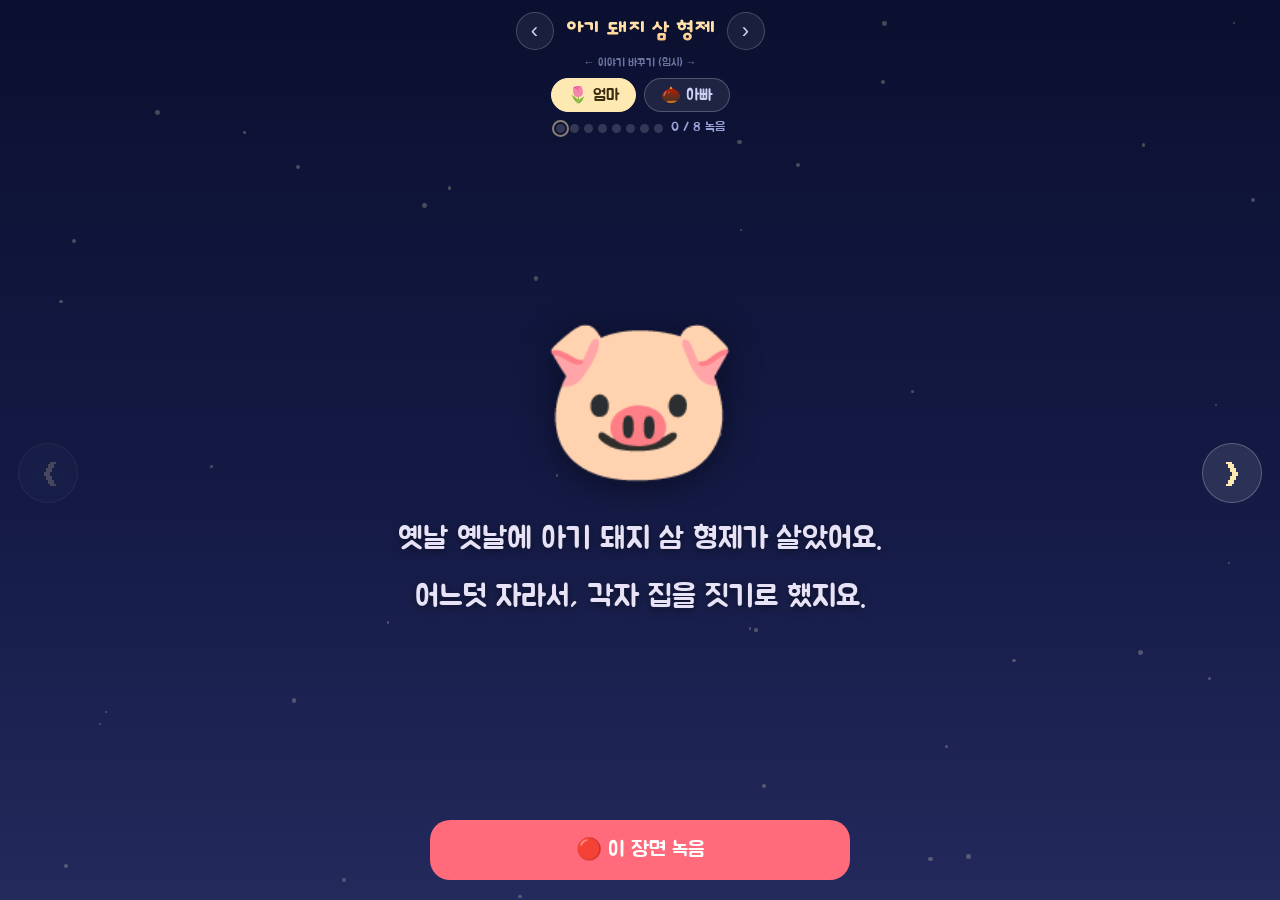
==== story-demo.html @ 12952195 "시범: 나머지 4편 장면화 + 임시 이야기 전환 추가 - 5편 전체를 장면(이모지+문장) 구조로(내용 원문 그대로): 아기돼지 삼형제·빨간 모자·   미운 아기 오리·별을 세는 아" ====
<!DOCTYPE html>
<html lang="ko">
<head>
  <meta charset="UTF-8" />
  <meta name="viewport" content="width=device-width, initial-scale=1.0, maximum-scale=1.0, user-scalable=no, viewport-fit=cover" />
  <meta name="theme-color" content="#0b1030" />
  <title>별밤책 · 시범 (별을 세는 아기 곰)</title>
  <link rel="preconnect" href="https://fonts.googleapis.com" />
  <link rel="preconnect" href="https://fonts.gstatic.com" crossorigin />
  <link href="https://fonts.googleapis.com/css2?family=Dongle:wght@700&family=Jua&display=swap" rel="stylesheet" />
  <style>
    * { margin:0; padding:0; box-sizing:border-box; -webkit-tap-highlight-color:transparent; }
    html,body { height:100%; overflow:hidden; }
    body {
      font-family:"Jua","Apple SD Gothic Neo","Malgun Gothic",sans-serif;
      color:#e7e2f5; -webkit-user-select:none; user-select:none; touch-action:manipulation;
      background:linear-gradient(180deg,#0b1030 0%,#141a45 55%,#232a5c 100%);
    }
    .sky { position:fixed; inset:0; z-index:0; pointer-events:none; overflow:hidden; }
    .star { position:absolute; border-radius:50%; background:#fdf3d0; opacity:.25; animation:tw ease-in-out infinite; }
    @keyframes tw { 0%,100%{opacity:.15;transform:scale(.9)} 50%{opacity:.75;transform:scale(1.15)} }

    .app { position:fixed; inset:0; z-index:1; display:flex; flex-direction:column; }

    /* 상단: 목소리 + 진행표시 (아주 담백하게) */
    .top { padding:calc(12px + env(safe-area-inset-top)) 16px 4px; display:flex; flex-direction:column; align-items:center; gap:8px; }
    .swline { display:flex; align-items:center; gap:12px; }
    .sw { font-family:inherit; font-size:22px; width:38px; height:38px; border-radius:50%; cursor:pointer;
      border:1px solid rgba(255,255,255,.2); background:rgba(255,255,255,.06); color:#cdd3f5; }
    .sw:active { transform:scale(.92); }
    .swtitle { font-family:"Dongle","Jua",sans-serif; font-weight:700; font-size:32px; line-height:.9; min-width:130px; text-align:center;
      background:linear-gradient(180deg,#ffe9b3,#ffd79a 60%,#f4b46a); -webkit-background-clip:text; background-clip:text; color:transparent; }
    .swhint { font-size:11px; color:#6b73a0; margin-top:-2px; }
    .voices { display:flex; gap:8px; }
    .vtab { font-family:inherit; font-size:16px; padding:6px 16px; border-radius:999px; cursor:pointer;
      border:1px solid rgba(255,255,255,.22); background:rgba(255,255,255,.08); color:#cdd3f5; }
    .vtab.on { background:#ffe9b3; border-color:#ffe9b3; color:#3a2f10; }
    .prog { display:flex; align-items:center; gap:8px; font-size:13px; color:#9aa3d8; min-height:16px; }
    .pdots { display:flex; gap:5px; }
    .pd { width:9px; height:9px; border-radius:50%; background:rgba(255,255,255,.16); }
    .pd.done { background:#ffe9b3; }
    .pd.now { outline:2px solid rgba(255,233,179,.5); outline-offset:2px; }
    .redo { font-family:inherit; font-size:14px; padding:5px 14px; border-radius:999px; cursor:pointer;
      border:1px solid rgba(255,150,160,.4); background:rgba(255,107,122,.14); color:#ff9aa6; }

    /* 무대 */
    .stage { flex:1; position:relative; display:flex; flex-direction:column; align-items:center; justify-content:center;
      gap:22px; padding:2vh 15vw; text-align:center; }
    .art { font-size:clamp(4.5rem,22vmin,10rem); line-height:1.1; filter:drop-shadow(0 6px 18px rgba(0,0,0,.45)); }
    .text { max-width:760px; }
    .ln { display:block; font-size:clamp(1.25rem,4.8vmin,1.9rem); line-height:1.7; color:#e7e2f5;
      text-shadow:0 2px 8px rgba(0,0,0,.5); word-break:keep-all; margin-bottom:6px; }
    .ln .nm { color:#ffe9b3; white-space:nowrap; }
    .scene-in { animation:fin .7s ease both; }
    @keyframes fin { from{opacity:0;transform:translateY(10px)} to{opacity:1;transform:translateY(0)} }

    .nav { position:absolute; top:50%; transform:translateY(-50%); z-index:5;
      width:clamp(44px,11vw,60px); height:clamp(44px,11vw,60px); border-radius:50%;
      border:1px solid rgba(255,255,255,.24); background:rgba(255,255,255,.1); color:#ffe9b3;
      font-size:clamp(1.3rem,5vw,2rem); display:flex; align-items:center; justify-content:center; cursor:pointer; backdrop-filter:blur(4px); }
    .prev { left:clamp(4px,2vw,18px); } .next { right:clamp(4px,2vw,18px); }
    .nav:disabled { opacity:.22; } .nav:active { transform:translateY(-50%) scale(.9); }

    /* 하단: 딱 필요한 버튼 하나 */
    .bottom { padding:14px 20px calc(20px + env(safe-area-inset-bottom)); display:flex; flex-direction:column; align-items:center; gap:10px; }
    .main-btn { font-family:inherit; font-size:21px; border:none; border-radius:20px; padding:17px 24px; cursor:pointer; width:100%; max-width:420px; }
    .main-btn:active { transform:scale(.98); }
    .rec { background:#ff6b7a; color:#fff; }
    .play { background:#74d3ab; color:#0e2a20; }
    .sub { font-size:15px; color:#cdd3f5; background:none; border:none; font-family:inherit; cursor:pointer; padding:4px 10px; }
    .sub.link { color:#a9d4ff; text-decoration:underline; }
    .listen { font-family:inherit; font-size:15px; padding:8px 18px; border-radius:999px; cursor:pointer;
      border:1px solid rgba(255,255,255,.24); background:rgba(255,255,255,.08); color:#cdd3f5; transition:transform .1s ease, background .1s ease, border-color .1s ease; }
    .listen:active { transform:scale(.95); }
    .listen.on { background:rgba(116,211,171,.22); border-color:#74d3ab; color:#bff0da; }
    .done-note { font-family:inherit; font-size:15px; color:#ffe9b3; background:rgba(255,233,179,.12);
      border:1px solid rgba(255,233,179,.4); border-radius:999px; padding:8px 18px; cursor:pointer; }

    .pause-ov { position:absolute; inset:0; z-index:9; display:flex; flex-direction:column; align-items:center; justify-content:center; gap:10px;
      background:rgba(8,11,32,.72); backdrop-filter:blur(3px); }
    .pause-ov.hidden { display:none; }
    .po-moon { font-size:clamp(3rem,12vmin,6rem); animation:bob 2.4s ease-in-out infinite; }
    @keyframes bob { 0%,100%{transform:translateY(0)} 50%{transform:translateY(-12px)} }
    .po-t { font-size:20px; color:#ffe9b3; } .po-s { font-size:15px; color:#aab2e0; }
    .recing { color:#ff9aa6; } .recdot { display:inline-block; width:10px; height:10px; border-radius:50%; background:#ff6b7a; margin-right:5px; vertical-align:middle; animation:blink 1s infinite; }
    @keyframes blink { 0%,100%{opacity:1} 50%{opacity:.25} }
    .toast { position:fixed; left:50%; top:calc(20px + env(safe-area-inset-top)); transform:translateX(-50%) translateY(-10px);
      background:rgba(0,0,0,.85); color:#fff; padding:11px 18px; border-radius:999px; font-size:15px; opacity:0; transition:.2s; z-index:20; pointer-events:none; }
    .toast.show { opacity:1; transform:translateX(-50%) translateY(0); }
  </style>
</head>
<body>
  <div class="sky" id="sky" aria-hidden="true"></div>
  <div class="app">
    <div class="top">
      <div class="swline">
        <button class="sw" id="sPrev" aria-label="이전 이야기">‹</button>
        <span class="swtitle" id="swTitle">이야기</span>
        <button class="sw" id="sNext" aria-label="다음 이야기">›</button>
      </div>
      <div class="swhint">← 이야기 바꾸기 (임시) →</div>
      <div class="voices">
        <button class="vtab on" data-voice="mom">🌷 엄마</button>
        <button class="vtab" data-voice="dad">🌰 아빠</button>
      </div>
      <div class="prog" id="prog"></div>
    </div>

    <div class="stage" id="stage">
      <button class="nav prev" id="prev" aria-label="이전 장면">❮</button>
      <button class="nav next" id="next" aria-label="다음 장면">❯</button>
      <div class="art scene-in" id="art">🐻</div>
      <div class="text scene-in" id="text"></div>
      <div class="pause-ov hidden" id="pauseOv">
        <div class="po-moon">🌙</div>
        <div class="po-t">잠깐 쉬는 중이에요</div>
        <div class="po-s">화면을 누르면 이어서 들려줄게요</div>
      </div>
    </div>

    <div class="bottom" id="bottom"></div>
  </div>
  <div class="toast" id="toast"></div>

  <script>
  (() => {
    "use strict";
    // ===== 대본: 내용 그대로, 2~3문장씩 한 장면으로 묶음 (이모지만 추가) =====
    const STORIES = [
      { id:"three-pigs", title:"아기 돼지 삼 형제", scenes:[
        { emoji:"🐷", lines:["옛날 옛날에 아기 돼지 삼 형제가 살았어요.","어느덧 자라서, 각자 집을 짓기로 했지요."] },
        { emoji:"🏠", lines:["첫째 돼지는 지푸라기로 후다닥 집을 지었어요.","둘째 돼지는 나무로 뚝딱뚝딱 집을 지었어요.","셋째 돼지는 벽돌로 차곡차곡, 오래오래 집을 지었어요."] },
        { emoji:"🐺", lines:["그때 배고픈 늑대가 어슬렁어슬렁 나타났어요.","\"후~ 불면 다 날아가라!\""] },
        { emoji:"💨", lines:["늑대가 후! 불자 지푸라기 집이 폭삭 무너졌어요.","첫째 돼지는 깜짝 놀라 둘째네 집으로 도망쳤어요."] },
        { emoji:"🌬️", lines:["늑대가 후우! 불자 나무 집도 와르르 무너졌지요.","둘은 함께 셋째네 벽돌 집으로 달려갔어요."] },
        { emoji:"🧱", lines:["늑대가 후우우! 아무리 불어도 벽돌 집은 끄떡없었어요.","늑대는 씩씩대다가 그만 멀리 도망가 버렸어요."] },
        { emoji:"💗", lines:["아기 돼지 삼 형제는 튼튼한 집에서","오래오래 사이좋게 살았답니다."] },
        { emoji:"🌙", lines:["{이름아}, 우리도 포근한 집에서 폭 자자."] },
      ]},
      { id:"red-hood", title:"빨간 모자", scenes:[
        { emoji:"🧺", lines:["빨간 모자를 쓴 예쁜 아이가 있었어요.","어느 날 엄마가 바구니를 건네며 말했어요."] },
        { emoji:"🥣", lines:["\"할머니가 편찮으시대. 이 따뜻한 죽 좀 갖다 드리렴.\"","\"네, 엄마! 얼른 다녀올게요.\""] },
        { emoji:"🌳", lines:["빨간 모자는 숲길을 콧노래 부르며 걸었어요.","새들이 지저귀고, 햇살이 반짝였지요."] },
        { emoji:"🐺", lines:["그때 커다란 늑대가 슬그머니 다가왔어요.","\"안녕, 빨간 모자야. 어디 가니?\"","\"할머니 댁에 가요. 저 언덕 너머 작은 집이요.\""] },
        { emoji:"🌸", lines:["늑대는 침을 꼴깍 삼키며 꾀를 냈어요.","\"그래? 그럼 예쁜 꽃도 좀 꺾어 가렴.\""] },
        { emoji:"🏃", lines:["빨간 모자가 꽃을 꺾는 사이,","늑대는 지름길로 할머니 집에 먼저 도착했어요.","그러고는 할머니인 척 이불 속에 쏙 누웠지요."] },
        { emoji:"🚪", lines:["잠시 뒤, 빨간 모자가 문을 똑똑 두드렸어요.","\"할머니, 눈이 왜 이렇게 커요?\"","\"너를 더 잘 보려고 그런단다.\""] },
        { emoji:"👂", lines:["\"할머니, 귀는 왜 이렇게 커요?\"","\"네 목소리를 더 잘 들으려고 그렇지.\"","\"할머니, 입은 왜 이렇게 커요?\""] },
        { emoji:"🪓", lines:["바로 그때, 밖에서 나무를 하던 사냥꾼이 이상한 소리를 들었어요.","사냥꾼이 문을 벌컥 열자, 늑대는 깜짝 놀라 후다닥 도망쳤어요.","옷장에 숨어 있던 진짜 할머니도 무사히 나왔지요."] },
        { emoji:"🤗", lines:["빨간 모자와 할머니는 서로를 꼭 껴안았어요.","\"무서웠지? 이제 다 괜찮아.\"","셋은 따뜻한 죽을 나눠 먹으며 도란도란 이야기했답니다."] },
        { emoji:"🌙", lines:["{이름아}, 오늘도 폭 안아줄게. 잘 자렴."] },
      ]},
      { id:"ugly-duckling", title:"미운 아기 오리", scenes:[
        { emoji:"🥚", lines:["엄마 오리가 둥지에서 알을 품고 있었어요.","하나둘 톡, 톡 — 아기 오리들이 깨어났어요.","\"삐약삐약!\" 노란 아기들이 줄줄이 나왔지요."] },
        { emoji:"🐣", lines:["그런데 마지막 알은 유난히 컸어요.","한참 뒤 톡 깨어난 아기는, 크고 회색빛이었어요."] },
        { emoji:"😕", lines:["다른 오리들이 수군거렸어요.","\"쟤는 왜 저렇게 생겼어? 우리랑 다르잖아.\""] },
        { emoji:"😢", lines:["아기 오리는 어디를 가도 놀림을 받았어요.","닭도, 고양이도 쌀쌀맞게 굴었지요.","슬픈 아기 오리는 그만 집을 떠났어요."] },
        { emoji:"❄️", lines:["혼자가 된 아기 오리에게 추운 겨울이 왔어요.","찬바람이 불고, 연못은 꽁꽁 얼었어요.","그래도 아기 오리는 울지 않고 씩씩하게 견뎠어요."] },
        { emoji:"🌷", lines:["긴 겨울이 지나고, 드디어 따뜻한 봄이 왔지요.","얼음 녹은 연못 위로 하얀 새들이 우아하게 헤엄쳤어요.","\"와, 정말 아름다운 백조들이야!\""] },
        { emoji:"💧", lines:["아기 오리가 물에 살며시 얼굴을 비춰 보았어요.","그런데 이게 웬일이에요?"] },
        { emoji:"🦢", lines:["물속엔 크고 새하얀, 아름다운 백조가 있었어요.","미운 아기 오리가 아니라, 멋진 백조가 되어 있었던 거예요!"] },
        { emoji:"✨", lines:["\"너였구나! 이렇게 예쁜 백조였어!\"","아기 오리는 그제야 환하게 웃었답니다."] },
        { emoji:"🌙", lines:["{이름아}, 너도 아기 오리처럼 무럭무럭 예쁘게 자랄 거야."] },
      ]},
      { id:"bear-stars", title:"별을 세는 아기 곰", scenes:[
        { emoji:"🐻", lines:["잠이 오지 않는 아기 곰이 있었어요.","엄마 곰이 다정하게 말했어요.","\"우리, 별을 세어 볼까?\""] },
        { emoji:"🌌", lines:["둘은 창밖 깜깜한 밤하늘을 올려다봤어요.","\"하나, 반짝. 둘, 반짝. 셋, 반짝.\""] },
        { emoji:"😌", lines:["별을 셀수록 아기 곰의 눈이 스르르 감겼어요.","\"저 별은 우리 아기를 지켜 준단다.\"","\"저 별은 좋은 꿈을 가져다준대.\""] },
        { emoji:"🍃", lines:["바람이 살랑 불어와 이불을 덮어 주었어요.","아기 곰은 어느새 새근새근 잠이 들었어요."] },
        { emoji:"🌙", lines:["{이름아}, 우리도 별을 세며 잘 자자.","하나… 둘… 셋… 쉬…"] },
      ]},
      { id:"moon-dream", title:"달님이 데려다준 꿈나라", scenes:[
        { emoji:"🌙", lines:["깜깜한 밤, 둥근 달님이 방긋 웃었어요.","\"우리 아기, 이제 잘 시간이야.\""] },
        { emoji:"🌟", lines:["달님은 부드러운 달빛으로 이불을 만들어 주었어요.","별들이 하나둘 이불 위에 살포시 내려앉았지요."] },
        { emoji:"☁️", lines:["\"좋은 꿈나라로 함께 갈까?\"","아기는 폭신한 구름 배에 올라탔어요.","구름 배는 두둥실, 두둥실 떠올랐어요."] },
        { emoji:"🏘️", lines:["아래에는 잠든 마을이 조용히 빛나고 있었어요.","토끼도, 강아지도, 아기 새도 모두 코 자고 있었지요."] },
        { emoji:"😴", lines:["\"잘 자, 잘 자.\" 달님이 나직이 속삭였어요.","아기는 달님 품에서 스르르 잠이 들었어요."] },
        { emoji:"💤", lines:["{이름아}, 좋은 꿈 꾸렴."] },
      ]},
    ];
    let storyIdx=0, story=STORIES[storyIdx], N=story.scenes.length;
    const VLABEL = { mom:"엄마", dad:"아빠" };

    let voice="mom", cur=0, forceRecord=false;
    let recorder=null, chunks=[], stream=null, recording=false;
    let recorded=new Set();
    let previewAudio=null, previewPlaying=false, playAudio=null, playing=false, paused=false, playToken=0;

    const $=(id)=>document.getElementById(id);
    const artEl=$("art"), textEl=$("text"), progEl=$("prog"), bottomEl=$("bottom"),
          prevEl=$("prev"), nextEl=$("next"), pauseOv=$("pauseOv"), stageEl=$("stage"), toastEl=$("toast");

    (function(){ const sky=$("sky"); for(let i=0;i<40;i++){ const s=document.createElement("span"); s.className="star";
      s.style.left=(Math.random()*100).toFixed(1)+"%"; s.style.top=(Math.random()*100).toFixed(1)+"%";
      const sz=(2+Math.random()*3).toFixed(1); s.style.width=sz+"px"; s.style.height=sz+"px";
      s.style.animationDelay=(Math.random()*4).toFixed(2)+"s"; s.style.animationDuration=(2.5+Math.random()*3).toFixed(2)+"s"; sky.appendChild(s);} })();

    let toastTimer=null;
    function toast(m){ toastEl.textContent=m; toastEl.classList.add("show"); clearTimeout(toastTimer); toastTimer=setTimeout(()=>toastEl.classList.remove("show"),2400); }

    function babyName(){ try{ return (localStorage.getItem("babyName")||"").trim(); }catch(e){ return ""; } }
    function josa(n){ if(!n) return "야"; const c=n.charCodeAt(n.length-1); if(c>=0xAC00&&c<=0xD7A3) return ((c-0xAC00)%28===0)?"야":"아"; return "야"; }
    function renderName(t){ const n=babyName(), shown=n||"아기 이름"; return t.replace(/\{이름아\}/g,'<span class="nm">('+shown+')'+josa(n)+'</span>'); }

    let dbp=null;
    function db(){ if(dbp) return dbp; dbp=new Promise((res,rej)=>{ const r=indexedDB.open("voicebook-demo",1);
      r.onupgradeneeded=()=>r.result.createObjectStore("clips",{keyPath:"key"}); r.onsuccess=()=>res(r.result); r.onerror=()=>rej(r.error); }); return dbp; }
    const STORE_VER="v2"; // 이전 시범(12장면) 데이터와 섞이지 않게 버전 분리
    const key=(v,i)=>`${story.id}:${STORE_VER}:${v}:${i}`;
    async function getClip(v,i){ const d=await db(); return new Promise((res,rej)=>{ const t=d.transaction("clips").objectStore("clips").get(key(v,i)); t.onsuccess=()=>res(t.result||null); t.onerror=()=>rej(t.error); }); }
    async function putClip(v,i,blob,mime){ const d=await db(); return new Promise((res,rej)=>{ const t=d.transaction("clips","readwrite").objectStore("clips").put({key:key(v,i),blob,mime}); t.onsuccess=()=>res(); t.onerror=()=>rej(t.error); }); }
    async function loadRecorded(v){ const d=await db(); return new Promise((res,rej)=>{ const t=d.transaction("clips").objectStore("clips").getAllKeys();
      t.onsuccess=()=>{ const pre=`${story.id}:${STORE_VER}:${v}:`; res(new Set((t.result||[]).filter(k=>k.indexOf(pre)===0).map(k=>+k.slice(pre.length)).filter(i=>i>=0&&i<N))); }; t.onerror=()=>rej(t.error); }); }

    function pickMime(){ const c=["audio/webm;codecs=opus","audio/webm","audio/mp4","audio/aac","audio/ogg;codecs=opus"];
      if(window.MediaRecorder&&MediaRecorder.isTypeSupported){ for(const t of c) if(MediaRecorder.isTypeSupported(t)) return t; } return ""; }

    function allDone(){ for(let i=0;i<N;i++) if(!recorded.has(i)) return false; return true; }
    function doneCount(){ let c=0; for(let i=0;i<N;i++) if(recorded.has(i)) c++; return c; }
    const isPlayMode = () => allDone() && !forceRecord;

    function paintScene(anim){ const sc=story.scenes[cur];
      artEl.textContent=sc.emoji;
      textEl.innerHTML = sc.lines.map(l=>`<span class="ln">${renderName(l)}</span>`).join("");
      if(anim){ [artEl,textEl].forEach(el=>{ el.classList.remove("scene-in"); void el.offsetWidth; el.classList.add("scene-in"); }); }
      prevEl.disabled = cur===0; nextEl.disabled = cur===N-1;
    }

    function renderTop(){
      if(isPlayMode()){
        progEl.innerHTML = `<button class="redo" id="reRec">🔴 다시 녹음</button>`;
        $("reRec").onclick=()=>{ forceRecord=true; stopAllAudio(); cur=0; render(true); };
      } else {
        // 녹음 진행 표시 (맨 위, 버튼과 안 겹침)
        let dots=""; for(let i=0;i<N;i++) dots+=`<span class="pd ${recorded.has(i)?'done':''} ${i===cur?'now':''}"></span>`;
        progEl.innerHTML = `<span class="pdots">${dots}</span><span>${doneCount()} / ${N} 녹음</span>`;
      }
    }

    function renderBottom(){
      if(isPlayMode()){
        bottomEl.innerHTML = `<button class="main-btn play" id="bPlay">${playing?'⏸ 잠깐 멈춤':'▶ 들려주기'}</button>`;
        $("bPlay").onclick=()=>{ if(playing) togglePause(); else startPlay(0); };
        pauseOv.classList.toggle("hidden", !paused);
      } else {
        const has=recorded.has(cur);
        let html="";
        if(recording){
          html = `<button class="main-btn rec" id="bStop">■ 멈춤</button>`;
        } else {
          html = `<button class="main-btn rec" id="bRec">🔴 ${has?'이 장면 다시 녹음':'이 장면 녹음'}</button>`;
          if(has) html += `<button class="listen ${previewPlaying?'on':''}" id="bPrev2">${previewPlaying?'⏸ 멈추기':'▶ 들어보기'}</button>`;
          if(allDone()) html += `<button class="done-note" id="bToPlay">✅ 다 녹음했어요 · ▶ 들려주기</button>`;
        }
        bottomEl.innerHTML=html;
        const b1=$("bRec"); if(b1) b1.onclick=startRec;
        const b2=$("bStop"); if(b2) b2.onclick=stopRec;
        const b3=$("bPrev2"); if(b3) b3.onclick=togglePreview;
        const b4=$("bToPlay"); if(b4) b4.onclick=()=>{ forceRecord=false; cur=0; startPlay(0); };
        pauseOv.classList.add("hidden");
      }
    }

    function render(anim){ paintScene(anim); renderTop(); renderBottom(); }

    async function setVoice(v){ if(v===voice||recording) return; stopAllAudio(); voice=v; cur=0; forceRecord=false;
      document.querySelectorAll(".vtab").forEach(t=>t.classList.toggle("on",t.dataset.voice===v));
      recorded=await loadRecorded(voice); render(true); }

    function updateSwitchTitle(){ const t=$("swTitle"); if(t) t.textContent=story.title; }
    async function switchStory(delta){ if(recording) return; stopAllAudio();
      storyIdx=(storyIdx+delta+STORIES.length)%STORIES.length; story=STORIES[storyIdx]; N=story.scenes.length;
      cur=0; forceRecord=false; updateSwitchTitle(); recorded=await loadRecorded(voice); render(true); }

    // ===== 녹음 =====
    async function startRec(){
      stopPreview();
      if(!navigator.mediaDevices||!window.MediaRecorder){ toast("이 브라우저는 녹음을 지원하지 않아요"); return; }
      try{ stream=await navigator.mediaDevices.getUserMedia({audio:true}); }catch(e){ toast("마이크 사용을 허용해 주세요 🎤"); return; }
      const mime=pickMime();
      try{ recorder=mime? new MediaRecorder(stream,{mimeType:mime}) : new MediaRecorder(stream); }catch(e){ recorder=new MediaRecorder(stream); }
      chunks=[]; recorder.ondataavailable=(e)=>{ if(e.data&&e.data.size) chunks.push(e.data); };
      recorder.onstop=onStop; recorder.start(); recording=true;
      progEl.innerHTML=`<span class="recing"><span class="recdot"></span>녹음 중… 다 읽으면 <b>멈춤</b></span>`;
      renderBottom();
    }
    function stopRec(){ if(recorder&&recorder.state!=="inactive") recorder.stop(); }
    async function onStop(){
      const mime=(recorder&&recorder.mimeType)||pickMime()||"audio/webm";
      const blob=new Blob(chunks,{type:mime});
      if(stream){ stream.getTracks().forEach(t=>t.stop()); stream=null; } recorder=null; recording=false;
      if(!blob.size){ toast("녹음이 비어 있어요"); render(false); return; }
      try{ await putClip(voice,cur,blob,mime); recorded.add(cur); }catch(e){ toast("저장 실패 (저장 공간 확인)"); render(false); return; }
      // 바로 다음 미녹음 장면으로 (팝업 없이 진행 표시만 갱신)
      let nxt=-1; for(let k=1;k<=N;k++){ const i=(cur+k)%N; if(!recorded.has(i)){ nxt=i; break; } }
      if(nxt>=0){ cur=nxt; } // 남은 장면으로
      render(true);
    }
    async function togglePreview(){
      if(previewPlaying){ stopPreview(); renderBottom(); return; }
      const rec=await getClip(voice,cur); if(!rec){ toast("이 장면 녹음이 없어요"); return; }
      stopPreview();
      previewAudio=new Audio(URL.createObjectURL(rec.blob));
      previewAudio.onended=()=>{ previewPlaying=false; renderBottom(); };
      previewAudio.onerror=()=>{ previewPlaying=false; renderBottom(); toast("재생할 수 없어요"); };
      previewPlaying=true; renderBottom();
      previewAudio.play().catch(()=>{ previewPlaying=false; renderBottom(); toast("재생할 수 없어요"); });
    }
    function stopPreview(){ if(previewAudio){ try{previewAudio.pause()}catch(e){} previewAudio=null; } previewPlaying=false; }

    // ===== 들려주기 =====
    async function startPlay(from){ stopAllAudio(); paused=false; pauseOv.classList.add("hidden");
      const token=++playToken; playing=true; cur=from; render(true); renderBottom(); playFrom(token,from); }
    async function playFrom(token,i){ if(token!==playToken) return;
      if(i>=N){ endPlay(token); return; }
      cur=i; paintScene(true); renderTop();
      const rec=await getClip(voice,i); if(token!==playToken) return;
      if(!rec){ playFrom(token,i+1); return; }
      playAudio=new Audio(URL.createObjectURL(rec.blob));
      playAudio.onended=()=>{ if(token===playToken) playFrom(token,i+1); };
      playAudio.onerror=()=>{ if(token===playToken) playFrom(token,i+1); };
      try{ await playAudio.play(); }catch(e){}
    }
    function endPlay(token){ if(token!==playToken) return; playing=false; stopAllAudio();
      artEl.textContent="😴"; textEl.innerHTML='<span class="ln"><span class="nm">잘 자요</span> 🌙</span>'; renderBottom(); }
    function togglePause(){ if(!playing) return;
      if(paused){ paused=false; pauseOv.classList.add("hidden"); if(playAudio) playAudio.play().catch(()=>{}); }
      else { paused=true; pauseOv.classList.remove("hidden"); if(playAudio) playAudio.pause(); }
      renderBottom(); }
    function stopAllAudio(){ playToken++; if(playAudio){ try{playAudio.pause()}catch(e){} playAudio=null; } stopPreview(); playing=false; paused=false; }

    function go(i){ const t=Math.max(0,Math.min(i,N-1)); if(isPlayMode()&&playing){ startPlay(t); } else { stopAllAudio(); cur=t; render(true); } }
    prevEl.onclick=(e)=>{ e.stopPropagation(); if(!recording) go(cur-1); };
    nextEl.onclick=(e)=>{ e.stopPropagation(); if(!recording) go(cur+1); };
    stageEl.addEventListener("click",(e)=>{ if(e.target===prevEl||e.target===nextEl) return; if(isPlayMode()&&playing) togglePause(); });
    document.addEventListener("keydown",(e)=>{ if(recording) return; if(e.key==="ArrowLeft") go(cur-1); else if(e.key==="ArrowRight") go(cur+1);
      else if(e.code==="Space"){ e.preventDefault(); if(isPlayMode()&&playing) togglePause(); } });
    document.querySelectorAll(".vtab").forEach(t=>t.onclick=()=>setVoice(t.dataset.voice));
    $("sPrev").onclick=()=>switchStory(-1);
    $("sNext").onclick=()=>switchStory(1);

    (async()=>{ updateSwitchTitle(); recorded=await loadRecorded(voice); render(true); })();
  })();
  </script>
</body>
</html>
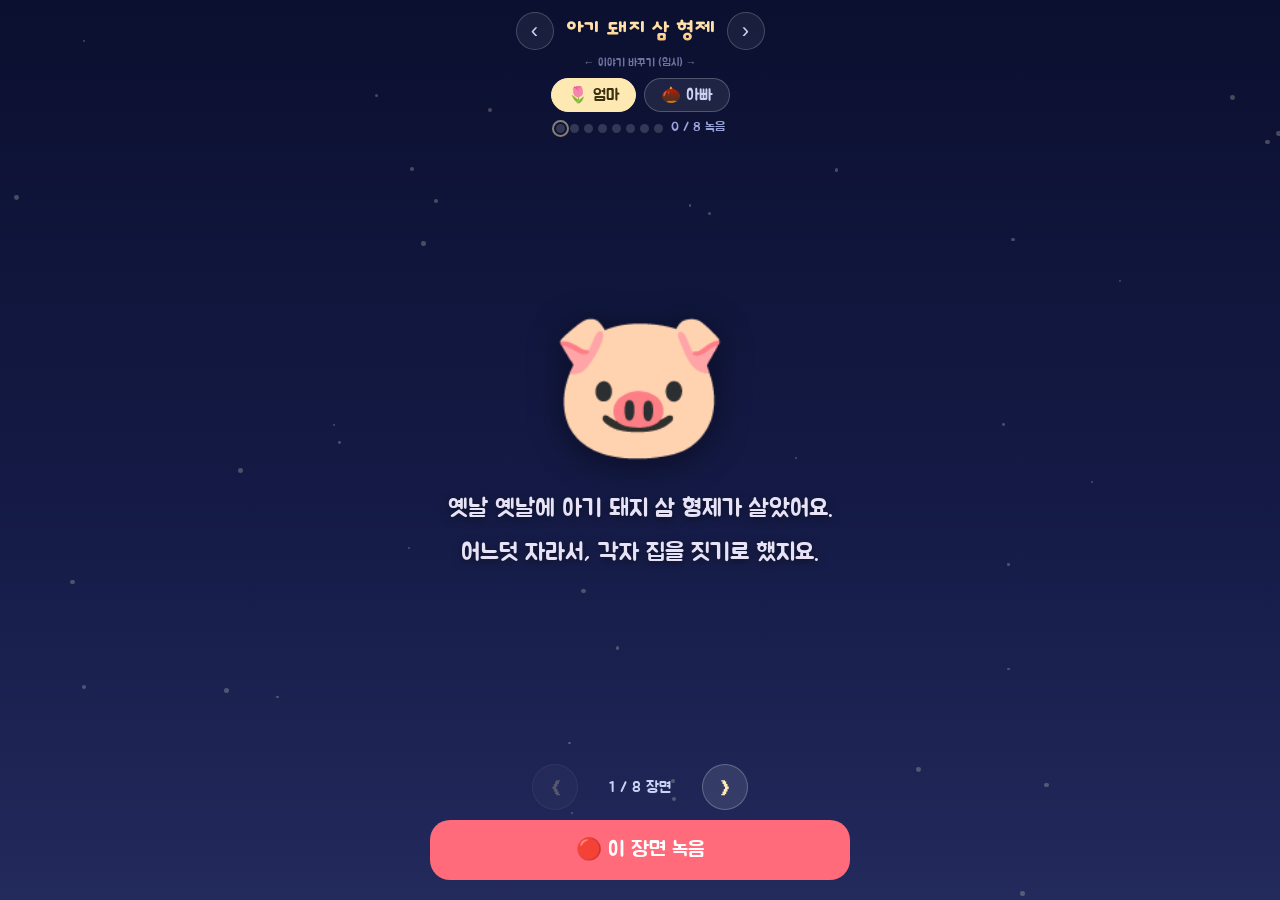
==== commit 7e3cc070: "시범 레이아웃 개편: 글 폭 확대 + 넘김 하단 페이저 + 녹음버튼 하단 고정 + 아기화면 비움 - 좌우 가장자리 화살표 제거 → 글 좌우 여백 축소(15vw→5vw)로 문장 줄바" ====
--- a/story-demo.html
+++ b/story-demo.html
@@ -45,21 +45,22 @@
 
     /* 무대 */
     .stage { flex:1; position:relative; display:flex; flex-direction:column; align-items:center; justify-content:center;
-      gap:22px; padding:2vh 15vw; text-align:center; }
-    .art { font-size:clamp(4.5rem,22vmin,10rem); line-height:1.1; filter:drop-shadow(0 6px 18px rgba(0,0,0,.45)); }
-    .text { max-width:760px; }
-    .ln { display:block; font-size:clamp(1.25rem,4.8vmin,1.9rem); line-height:1.7; color:#e7e2f5;
-      text-shadow:0 2px 8px rgba(0,0,0,.5); word-break:keep-all; margin-bottom:6px; }
+      gap:20px; padding:2vh 5vw; text-align:center; }
+    .art { font-size:clamp(4.2rem,20vmin,9rem); line-height:1.1; filter:drop-shadow(0 6px 18px rgba(0,0,0,.45)); }
+    .text { max-width:640px; }
+    .ln { display:block; font-size:clamp(1.05rem,4.5vmin,1.5rem); line-height:1.65; color:#e7e2f5;
+      text-shadow:0 2px 8px rgba(0,0,0,.5); word-break:keep-all; margin-bottom:5px; }
     .ln .nm { color:#ffe9b3; white-space:nowrap; }
     .scene-in { animation:fin .7s ease both; }
     @keyframes fin { from{opacity:0;transform:translateY(10px)} to{opacity:1;transform:translateY(0)} }
 
-    .nav { position:absolute; top:50%; transform:translateY(-50%); z-index:5;
-      width:clamp(44px,11vw,60px); height:clamp(44px,11vw,60px); border-radius:50%;
+    .pager { display:flex; align-items:center; justify-content:center; gap:20px; }
+    .pnav { width:46px; height:46px; border-radius:50%; cursor:pointer;
       border:1px solid rgba(255,255,255,.24); background:rgba(255,255,255,.1); color:#ffe9b3;
-      font-size:clamp(1.3rem,5vw,2rem); display:flex; align-items:center; justify-content:center; cursor:pointer; backdrop-filter:blur(4px); }
-    .prev { left:clamp(4px,2vw,18px); } .next { right:clamp(4px,2vw,18px); }
-    .nav:disabled { opacity:.22; } .nav:active { transform:translateY(-50%) scale(.9); }
+      font-size:20px; display:flex; align-items:center; justify-content:center; }
+    .pnav:disabled { opacity:.25; } .pnav:active { transform:scale(.9); }
+    .ppos { font-size:15px; color:#cdd3f5; min-width:84px; text-align:center; }
+    .playhint { font-size:14px; color:#9aa3d8; padding:6px 0; }
 
     /* 하단: 딱 필요한 버튼 하나 */
     .bottom { padding:14px 20px calc(20px + env(safe-area-inset-bottom)); display:flex; flex-direction:column; align-items:center; gap:10px; }
@@ -107,8 +108,6 @@
     </div>
 
     <div class="stage" id="stage">
-      <button class="nav prev" id="prev" aria-label="이전 장면">❮</button>
-      <button class="nav next" id="next" aria-label="다음 장면">❯</button>
       <div class="art scene-in" id="art">🐻</div>
       <div class="text scene-in" id="text"></div>
       <div class="pause-ov hidden" id="pauseOv">
@@ -188,7 +187,7 @@
 
     const $=(id)=>document.getElementById(id);
     const artEl=$("art"), textEl=$("text"), progEl=$("prog"), bottomEl=$("bottom"),
-          prevEl=$("prev"), nextEl=$("next"), pauseOv=$("pauseOv"), stageEl=$("stage"), toastEl=$("toast");
+          pauseOv=$("pauseOv"), stageEl=$("stage"), toastEl=$("toast");
 
     (function(){ const sky=$("sky"); for(let i=0;i<40;i++){ const s=document.createElement("span"); s.className="star";
       s.style.left=(Math.random()*100).toFixed(1)+"%"; s.style.top=(Math.random()*100).toFixed(1)+"%";
@@ -223,7 +222,6 @@
       artEl.textContent=sc.emoji;
       textEl.innerHTML = sc.lines.map(l=>`<span class="ln">${renderName(l)}</span>`).join("");
       if(anim){ [artEl,textEl].forEach(el=>{ el.classList.remove("scene-in"); void el.offsetWidth; el.classList.add("scene-in"); }); }
-      prevEl.disabled = cur===0; nextEl.disabled = cur===N-1;
     }
 
     function renderTop(){
@@ -238,27 +236,36 @@
     }
 
     function renderBottom(){
+      // ===== 아기 화면(들려주기): 최대한 비움 =====
       if(isPlayMode()){
-        bottomEl.innerHTML = `<button class="main-btn play" id="bPlay">${playing?'⏸ 잠깐 멈춤':'▶ 들려주기'}</button>`;
-        $("bPlay").onclick=()=>{ if(playing) togglePause(); else startPlay(0); };
+        if(playing){ bottomEl.innerHTML = `<div class="playhint">화면을 톡 누르면 잠깐 멈춰요</div>`; }
+        else { bottomEl.innerHTML = `<button class="main-btn play" id="bPlay">▶ 들려주기</button>`; const b=$("bPlay"); if(b) b.onclick=()=>startPlay(0); }
         pauseOv.classList.toggle("hidden", !paused);
-      } else {
-        const has=recorded.has(cur);
-        let html="";
-        if(recording){
-          html = `<button class="main-btn rec" id="bStop">■ 멈춤</button>`;
-        } else {
-          html = `<button class="main-btn rec" id="bRec">🔴 ${has?'이 장면 다시 녹음':'이 장면 녹음'}</button>`;
-          if(has) html += `<button class="listen ${previewPlaying?'on':''}" id="bPrev2">${previewPlaying?'⏸ 멈추기':'▶ 들어보기'}</button>`;
-          if(allDone()) html += `<button class="done-note" id="bToPlay">✅ 다 녹음했어요 · ▶ 들려주기</button>`;
-        }
-        bottomEl.innerHTML=html;
-        const b1=$("bRec"); if(b1) b1.onclick=startRec;
-        const b2=$("bStop"); if(b2) b2.onclick=stopRec;
-        const b3=$("bPrev2"); if(b3) b3.onclick=togglePreview;
-        const b4=$("bToPlay"); if(b4) b4.onclick=()=>{ forceRecord=false; cur=0; startPlay(0); };
-        pauseOv.classList.add("hidden");
+        return;
       }
+      // ===== 녹음 화면(부모) =====
+      if(recording){
+        bottomEl.innerHTML = `<button class="main-btn rec" id="bStop">■ 멈춤</button>`;
+        $("bStop").onclick=stopRec; pauseOv.classList.add("hidden"); return;
+      }
+      const has=recorded.has(cur);
+      // 넘김 = 가운데 아래 페이저 (①)
+      let html = `<div class="pager">`+
+        `<button class="pnav" id="bPrev" ${cur===0?'disabled':''} aria-label="이전 장면">❮</button>`+
+        `<span class="ppos">${cur+1} / ${N} 장면</span>`+
+        `<button class="pnav" id="bNext" ${cur===N-1?'disabled':''} aria-label="다음 장면">❯</button>`+
+      `</div>`;
+      if(has) html += `<button class="listen ${previewPlaying?'on':''}" id="bPrev2">${previewPlaying?'⏸ 멈추기':'▶ 들어보기'}</button>`;
+      if(allDone()) html += `<button class="done-note" id="bToPlay">✅ 다 녹음했어요 · ▶ 들려주기</button>`;
+      // 녹음 버튼은 항상 맨 아래 고정
+      html += `<button class="main-btn rec" id="bRec">🔴 ${has?'이 장면 다시 녹음':'이 장면 녹음'}</button>`;
+      bottomEl.innerHTML=html;
+      $("bPrev").onclick=()=>go(cur-1);
+      $("bNext").onclick=()=>go(cur+1);
+      const b3=$("bPrev2"); if(b3) b3.onclick=togglePreview;
+      const b4=$("bToPlay"); if(b4) b4.onclick=()=>{ forceRecord=false; cur=0; startPlay(0); };
+      $("bRec").onclick=startRec;
+      pauseOv.classList.add("hidden");
     }
 
     function render(anim){ paintScene(anim); renderTop(); renderBottom(); }
@@ -330,9 +337,7 @@
     function stopAllAudio(){ playToken++; if(playAudio){ try{playAudio.pause()}catch(e){} playAudio=null; } stopPreview(); playing=false; paused=false; }
 
     function go(i){ const t=Math.max(0,Math.min(i,N-1)); if(isPlayMode()&&playing){ startPlay(t); } else { stopAllAudio(); cur=t; render(true); } }
-    prevEl.onclick=(e)=>{ e.stopPropagation(); if(!recording) go(cur-1); };
-    nextEl.onclick=(e)=>{ e.stopPropagation(); if(!recording) go(cur+1); };
-    stageEl.addEventListener("click",(e)=>{ if(e.target===prevEl||e.target===nextEl) return; if(isPlayMode()&&playing) togglePause(); });
+    stageEl.addEventListener("click",()=>{ if(isPlayMode()&&playing) togglePause(); });
     document.addEventListener("keydown",(e)=>{ if(recording) return; if(e.key==="ArrowLeft") go(cur-1); else if(e.key==="ArrowRight") go(cur+1);
       else if(e.code==="Space"){ e.preventDefault(); if(isPlayMode()&&playing) togglePause(); } });
     document.querySelectorAll(".vtab").forEach(t=>t.onclick=()=>setVoice(t.dataset.voice));
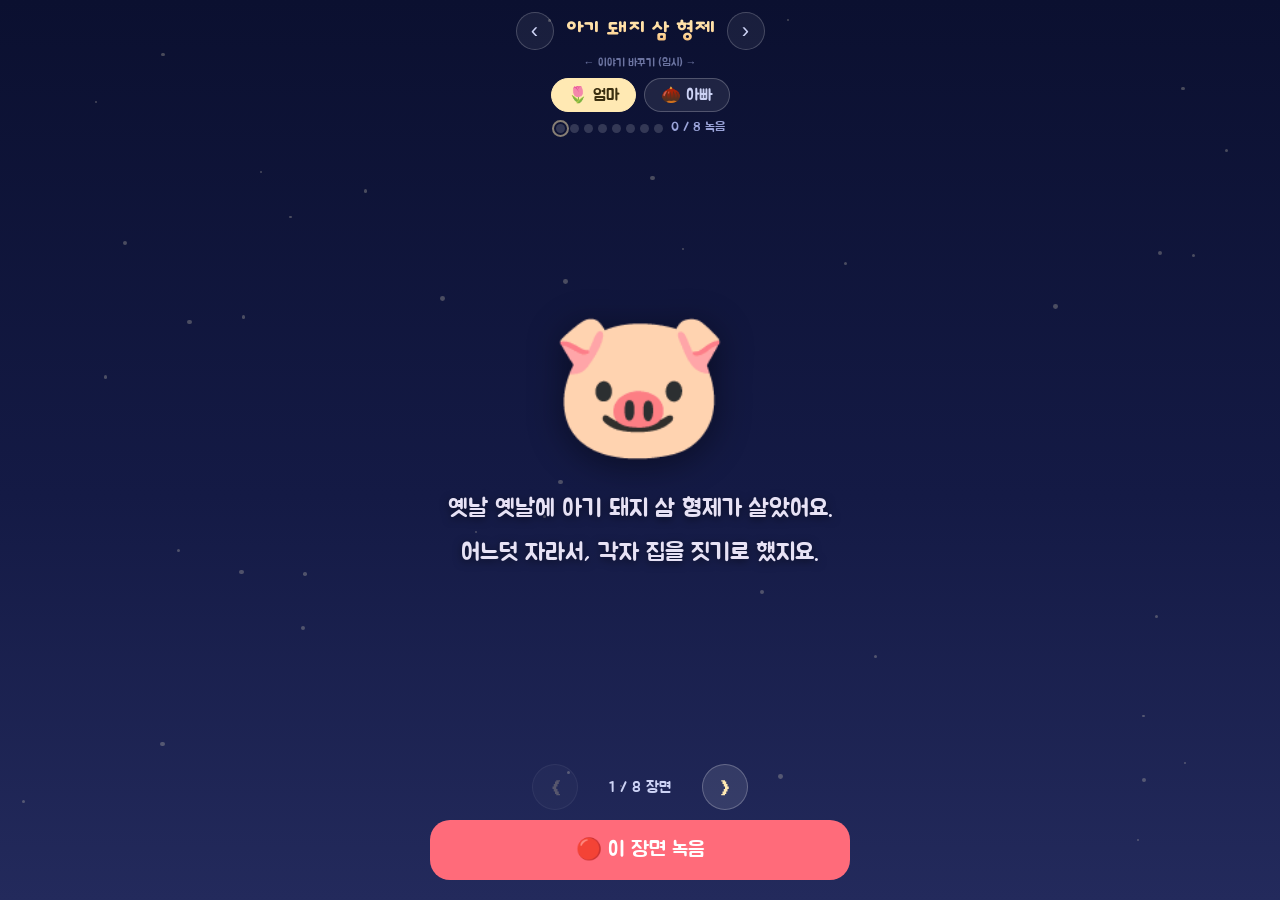
==== commit 045689d0: "시범: 녹음+확인 단일 모드로 정리 (들려주기 모드 제거) - '들려주기' 자동재생 모드 제거 — 이 화면은 부모가 녹음/확인하는 화면 (아기 자동재생은 나중에 '이야기 고르기'에" ====
--- a/story-demo.html
+++ b/story-demo.html
@@ -110,11 +110,6 @@
     <div class="stage" id="stage">
       <div class="art scene-in" id="art">🐻</div>
       <div class="text scene-in" id="text"></div>
-      <div class="pause-ov hidden" id="pauseOv">
-        <div class="po-moon">🌙</div>
-        <div class="po-t">잠깐 쉬는 중이에요</div>
-        <div class="po-s">화면을 누르면 이어서 들려줄게요</div>
-      </div>
     </div>
 
     <div class="bottom" id="bottom"></div>
@@ -180,14 +175,14 @@
     let storyIdx=0, story=STORIES[storyIdx], N=story.scenes.length;
     const VLABEL = { mom:"엄마", dad:"아빠" };
 
-    let voice="mom", cur=0, forceRecord=false;
+    let voice="mom", cur=0;
     let recorder=null, chunks=[], stream=null, recording=false;
     let recorded=new Set();
-    let previewAudio=null, previewPlaying=false, playAudio=null, playing=false, paused=false, playToken=0;
+    let previewAudio=null, previewPlaying=false;
 
     const $=(id)=>document.getElementById(id);
     const artEl=$("art"), textEl=$("text"), progEl=$("prog"), bottomEl=$("bottom"),
-          pauseOv=$("pauseOv"), stageEl=$("stage"), toastEl=$("toast");
+          stageEl=$("stage"), toastEl=$("toast");
 
     (function(){ const sky=$("sky"); for(let i=0;i<40;i++){ const s=document.createElement("span"); s.className="star";
       s.style.left=(Math.random()*100).toFixed(1)+"%"; s.style.top=(Math.random()*100).toFixed(1)+"%";
@@ -216,7 +211,7 @@
 
     function allDone(){ for(let i=0;i<N;i++) if(!recorded.has(i)) return false; return true; }
     function doneCount(){ let c=0; for(let i=0;i<N;i++) if(recorded.has(i)) c++; return c; }
-    const isPlayMode = () => allDone() && !forceRecord;
+    // 이 화면은 '녹음 + 확인' 단일 모드 (아기에게 들려주는 자동재생은 여기 없음)
 
     function paintScene(anim){ const sc=story.scenes[cur];
       artEl.textContent=sc.emoji;
@@ -225,59 +220,42 @@
     }
 
     function renderTop(){
-      if(isPlayMode()){
-        progEl.innerHTML = `<button class="redo" id="reRec">🔴 다시 녹음</button>`;
-        $("reRec").onclick=()=>{ forceRecord=true; stopAllAudio(); cur=0; render(true); };
-      } else {
-        // 녹음 진행 표시 (맨 위, 버튼과 안 겹침)
-        let dots=""; for(let i=0;i<N;i++) dots+=`<span class="pd ${recorded.has(i)?'done':''} ${i===cur?'now':''}"></span>`;
-        progEl.innerHTML = `<span class="pdots">${dots}</span><span>${doneCount()} / ${N} 녹음</span>`;
-      }
+      if(recording){ progEl.innerHTML=`<span class="recing"><span class="recdot"></span>녹음 중… 다 읽으면 <b>멈춤</b></span>`; return; }
+      let dots=""; for(let i=0;i<N;i++) dots+=`<span class="pd ${recorded.has(i)?'done':''} ${i===cur?'now':''}"></span>`;
+      progEl.innerHTML = `<span class="pdots">${dots}</span><span>${doneCount()} / ${N} 녹음</span>`;
     }
 
     function renderBottom(){
-      // ===== 아기 화면(들려주기): 최대한 비움 =====
-      if(isPlayMode()){
-        if(playing){ bottomEl.innerHTML = `<div class="playhint">화면을 톡 누르면 잠깐 멈춰요</div>`; }
-        else { bottomEl.innerHTML = `<button class="main-btn play" id="bPlay">▶ 들려주기</button>`; const b=$("bPlay"); if(b) b.onclick=()=>startPlay(0); }
-        pauseOv.classList.toggle("hidden", !paused);
-        return;
-      }
-      // ===== 녹음 화면(부모) =====
-      if(recording){
-        bottomEl.innerHTML = `<button class="main-btn rec" id="bStop">■ 멈춤</button>`;
-        $("bStop").onclick=stopRec; pauseOv.classList.add("hidden"); return;
-      }
-      const has=recorded.has(cur);
-      // 넘김 = 가운데 아래 페이저 (①)
+      // 넘김 페이저는 녹음 중에도 유지(화살표만 비활성). 녹음 버튼은 항상 맨 아래 고정.
+      const recBtn = recording
+        ? `<button class="main-btn rec" id="bStop">■ 멈춤</button>`
+        : `<button class="main-btn rec" id="bRec">🔴 ${recorded.has(cur)?'이 장면 다시 녹음':'이 장면 녹음'}</button>`;
       let html = `<div class="pager">`+
-        `<button class="pnav" id="bPrev" ${cur===0?'disabled':''} aria-label="이전 장면">❮</button>`+
+        `<button class="pnav" id="bPrev" ${cur===0||recording?'disabled':''} aria-label="이전 장면">❮</button>`+
         `<span class="ppos">${cur+1} / ${N} 장면</span>`+
-        `<button class="pnav" id="bNext" ${cur===N-1?'disabled':''} aria-label="다음 장면">❯</button>`+
+        `<button class="pnav" id="bNext" ${cur===N-1||recording?'disabled':''} aria-label="다음 장면">❯</button>`+
       `</div>`;
-      if(has) html += `<button class="listen ${previewPlaying?'on':''}" id="bPrev2">${previewPlaying?'⏸ 멈추기':'▶ 들어보기'}</button>`;
-      if(allDone()) html += `<button class="done-note" id="bToPlay">✅ 다 녹음했어요 · ▶ 들려주기</button>`;
-      // 녹음 버튼은 항상 맨 아래 고정
-      html += `<button class="main-btn rec" id="bRec">🔴 ${has?'이 장면 다시 녹음':'이 장면 녹음'}</button>`;
+      if(recorded.has(cur) && !recording)
+        html += `<button class="listen ${previewPlaying?'on':''}" id="bConfirm">${previewPlaying?'⏸ 멈추기':'🔊 녹음 확인'}</button>`;
+      html += recBtn;
       bottomEl.innerHTML=html;
-      $("bPrev").onclick=()=>go(cur-1);
-      $("bNext").onclick=()=>go(cur+1);
-      const b3=$("bPrev2"); if(b3) b3.onclick=togglePreview;
-      const b4=$("bToPlay"); if(b4) b4.onclick=()=>{ forceRecord=false; cur=0; startPlay(0); };
-      $("bRec").onclick=startRec;
-      pauseOv.classList.add("hidden");
+      const bp=$("bPrev"); if(bp) bp.onclick=()=>go(cur-1);
+      const bn=$("bNext"); if(bn) bn.onclick=()=>go(cur+1);
+      const bc=$("bConfirm"); if(bc) bc.onclick=togglePreview;
+      const br=$("bRec"); if(br) br.onclick=startRec;
+      const bs=$("bStop"); if(bs) bs.onclick=stopRec;
     }
 
     function render(anim){ paintScene(anim); renderTop(); renderBottom(); }
 
-    async function setVoice(v){ if(v===voice||recording) return; stopAllAudio(); voice=v; cur=0; forceRecord=false;
+    async function setVoice(v){ if(v===voice||recording) return; stopAllAudio(); voice=v; cur=0;
       document.querySelectorAll(".vtab").forEach(t=>t.classList.toggle("on",t.dataset.voice===v));
       recorded=await loadRecorded(voice); render(true); }
 
     function updateSwitchTitle(){ const t=$("swTitle"); if(t) t.textContent=story.title; }
     async function switchStory(delta){ if(recording) return; stopAllAudio();
       storyIdx=(storyIdx+delta+STORIES.length)%STORIES.length; story=STORIES[storyIdx]; N=story.scenes.length;
-      cur=0; forceRecord=false; updateSwitchTitle(); recorded=await loadRecorded(voice); render(true); }
+      cur=0; updateSwitchTitle(); recorded=await loadRecorded(voice); render(true); }
 
     // ===== 녹음 =====
     async function startRec(){
@@ -288,8 +266,7 @@
       try{ recorder=mime? new MediaRecorder(stream,{mimeType:mime}) : new MediaRecorder(stream); }catch(e){ recorder=new MediaRecorder(stream); }
       chunks=[]; recorder.ondataavailable=(e)=>{ if(e.data&&e.data.size) chunks.push(e.data); };
       recorder.onstop=onStop; recorder.start(); recording=true;
-      progEl.innerHTML=`<span class="recing"><span class="recdot"></span>녹음 중… 다 읽으면 <b>멈춤</b></span>`;
-      renderBottom();
+      renderTop(); renderBottom();
     }
     function stopRec(){ if(recorder&&recorder.state!=="inactive") recorder.stop(); }
     async function onStop(){
@@ -315,31 +292,13 @@
     }
     function stopPreview(){ if(previewAudio){ try{previewAudio.pause()}catch(e){} previewAudio=null; } previewPlaying=false; }
 
-    // ===== 들려주기 =====
-    async function startPlay(from){ stopAllAudio(); paused=false; pauseOv.classList.add("hidden");
-      const token=++playToken; playing=true; cur=from; render(true); renderBottom(); playFrom(token,from); }
-    async function playFrom(token,i){ if(token!==playToken) return;
-      if(i>=N){ endPlay(token); return; }
-      cur=i; paintScene(true); renderTop();
-      const rec=await getClip(voice,i); if(token!==playToken) return;
-      if(!rec){ playFrom(token,i+1); return; }
-      playAudio=new Audio(URL.createObjectURL(rec.blob));
-      playAudio.onended=()=>{ if(token===playToken) playFrom(token,i+1); };
-      playAudio.onerror=()=>{ if(token===playToken) playFrom(token,i+1); };
-      try{ await playAudio.play(); }catch(e){}
-    }
-    function endPlay(token){ if(token!==playToken) return; playing=false; stopAllAudio();
-      artEl.textContent="😴"; textEl.innerHTML='<span class="ln"><span class="nm">잘 자요</span> 🌙</span>'; renderBottom(); }
-    function togglePause(){ if(!playing) return;
-      if(paused){ paused=false; pauseOv.classList.add("hidden"); if(playAudio) playAudio.play().catch(()=>{}); }
-      else { paused=true; pauseOv.classList.remove("hidden"); if(playAudio) playAudio.pause(); }
-      renderBottom(); }
-    function stopAllAudio(){ playToken++; if(playAudio){ try{playAudio.pause()}catch(e){} playAudio=null; } stopPreview(); playing=false; paused=false; }
-
-    function go(i){ const t=Math.max(0,Math.min(i,N-1)); if(isPlayMode()&&playing){ startPlay(t); } else { stopAllAudio(); cur=t; render(true); } }
-    stageEl.addEventListener("click",()=>{ if(isPlayMode()&&playing) togglePause(); });
-    document.addEventListener("keydown",(e)=>{ if(recording) return; if(e.key==="ArrowLeft") go(cur-1); else if(e.key==="ArrowRight") go(cur+1);
-      else if(e.code==="Space"){ e.preventDefault(); if(isPlayMode()&&playing) togglePause(); } });
+    function stopAllAudio(){ stopPreview(); }
+
+    // 장면 이동. 녹음 확인(미리듣기) 중이었다면, 옮긴 장면의 녹음을 바로 이어 들려줌(빠른 확인).
+    function go(i){ if(recording) return; const t=Math.max(0,Math.min(i,N-1)); if(t===cur) return;
+      const wasPreview=previewPlaying; stopPreview(); cur=t; render(true);
+      if(wasPreview && recorded.has(cur)) togglePreview(); }
+    document.addEventListener("keydown",(e)=>{ if(recording) return; if(e.key==="ArrowLeft") go(cur-1); else if(e.key==="ArrowRight") go(cur+1); });
     document.querySelectorAll(".vtab").forEach(t=>t.onclick=()=>setVoice(t.dataset.voice));
     $("sPrev").onclick=()=>switchStory(-1);
     $("sNext").onclick=()=>switchStory(1);
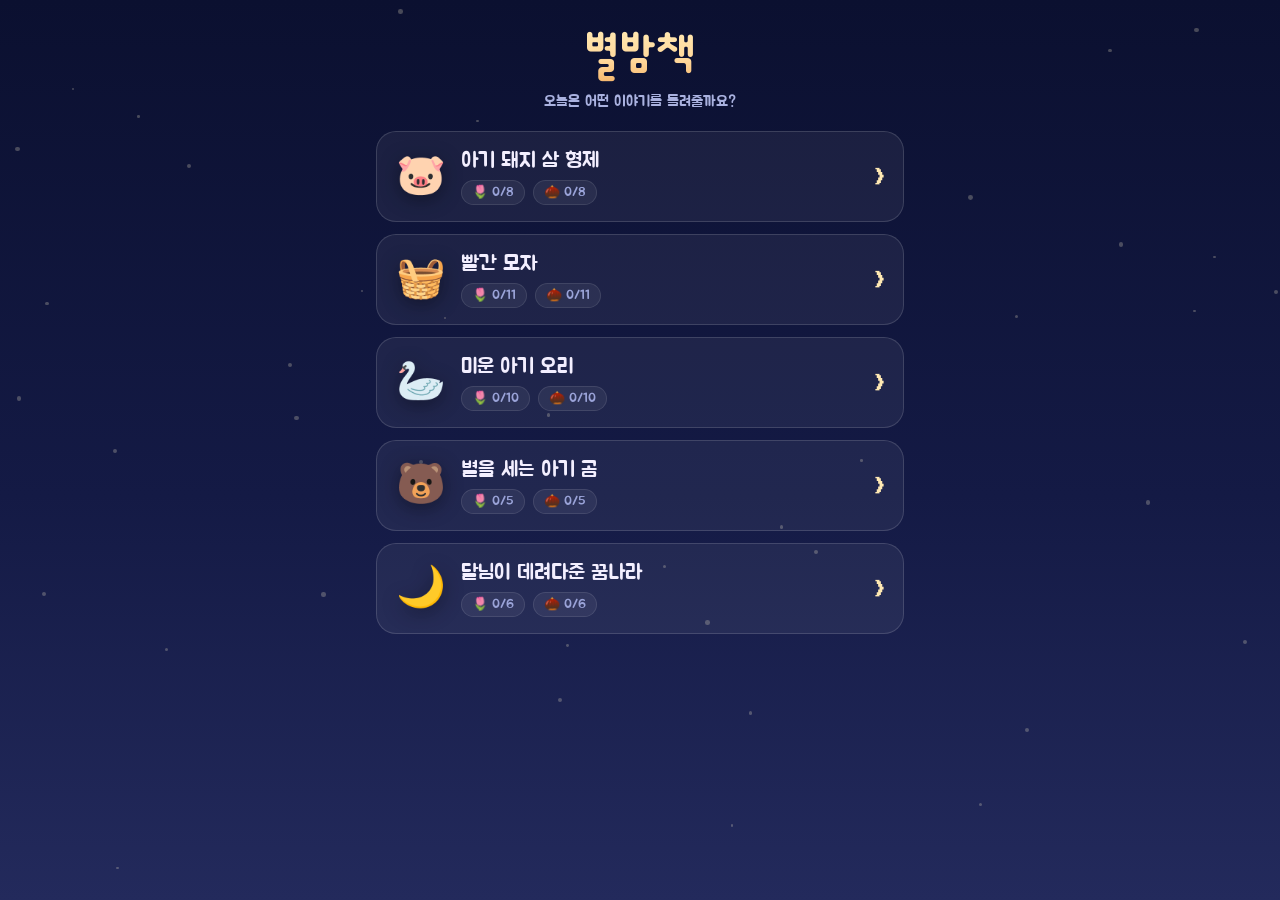
==== commit 2db35cdf: "시범: 전면 개편 1단계 — 이야기 고르기(홈) 세로 목록 추가 - 밤하늘 배경에 동화 5편 세로 목록(이모지 표지+제목+엄마🌷/아빠🌰 녹음 진행) - 이야기 누르면 기존 녹음+확" ====
--- a/story-demo.html
+++ b/story-demo.html
@@ -4,7 +4,7 @@
   <meta charset="UTF-8" />
   <meta name="viewport" content="width=device-width, initial-scale=1.0, maximum-scale=1.0, user-scalable=no, viewport-fit=cover" />
   <meta name="theme-color" content="#0b1030" />
-  <title>별밤책 · 시범 (별을 세는 아기 곰)</title>
+  <title>별밤책 · 시범</title>
   <link rel="preconnect" href="https://fonts.googleapis.com" />
   <link rel="preconnect" href="https://fonts.gstatic.com" crossorigin />
   <link href="https://fonts.googleapis.com/css2?family=Dongle:wght@700&family=Jua&display=swap" rel="stylesheet" />
@@ -20,17 +20,38 @@
     .star { position:absolute; border-radius:50%; background:#fdf3d0; opacity:.25; animation:tw ease-in-out infinite; }
     @keyframes tw { 0%,100%{opacity:.15;transform:scale(.9)} 50%{opacity:.75;transform:scale(1.15)} }
 
+    /* ===== 홈(이야기 고르기) ===== */
+    .home { position:fixed; inset:0; z-index:1; display:flex; flex-direction:column; }
+    .home-head { padding:calc(26px + env(safe-area-inset-top)) 20px 8px; text-align:center; }
+    .home-title { font-family:"Dongle","Jua",sans-serif; font-weight:700; font-size:64px; line-height:.9;
+      background:linear-gradient(180deg,#ffe9b3,#ffd79a 60%,#f4b46a); -webkit-background-clip:text; background-clip:text; color:transparent; }
+    .home-sub { font-size:15px; color:#aab2e0; margin-top:8px; }
+    .story-list { list-style:none; flex:1; overflow-y:auto; -webkit-overflow-scrolling:touch;
+      padding:12px 16px calc(24px + env(safe-area-inset-bottom)); display:flex; flex-direction:column; gap:12px;
+      max-width:560px; width:100%; margin:0 auto; }
+    .scard { display:flex; align-items:center; gap:14px; padding:16px 18px; border-radius:20px; cursor:pointer;
+      border:1px solid rgba(255,255,255,.14); background:rgba(255,255,255,.06); transition:transform .1s ease, background .1s ease; }
+    .scard:active { transform:scale(.98); background:rgba(255,255,255,.1); }
+    .scover { font-size:40px; line-height:1; flex:none; width:52px; text-align:center; filter:drop-shadow(0 4px 10px rgba(0,0,0,.4)); }
+    .sinfo { flex:1; display:flex; flex-direction:column; gap:6px; min-width:0; }
+    .sname { font-family:"Jua",sans-serif; font-size:21px; color:#f3efff; }
+    .spills { display:flex; gap:8px; }
+    .spill { font-size:13px; padding:3px 10px; border-radius:999px; color:#9aa3d8;
+      background:rgba(255,255,255,.06); border:1px solid rgba(255,255,255,.1); }
+    .spill.part { color:#ffe4b0; border-color:rgba(255,233,179,.35); background:rgba(255,233,179,.1); }
+    .spill.full { color:#bff0da; border-color:rgba(116,211,171,.5); background:rgba(116,211,171,.16); }
+    .schev { font-size:22px; color:#ffe9b3; flex:none; }
+
+    /* ===== 녹음+확인 화면 ===== */
     .app { position:fixed; inset:0; z-index:1; display:flex; flex-direction:column; }
 
-    /* 상단: 목소리 + 진행표시 (아주 담백하게) */
-    .top { padding:calc(12px + env(safe-area-inset-top)) 16px 4px; display:flex; flex-direction:column; align-items:center; gap:8px; }
-    .swline { display:flex; align-items:center; gap:12px; }
-    .sw { font-family:inherit; font-size:22px; width:38px; height:38px; border-radius:50%; cursor:pointer;
+    .top { padding:calc(12px + env(safe-area-inset-top)) 16px 4px; display:flex; flex-direction:column; align-items:center; gap:10px; }
+    .topbar { display:flex; align-items:center; justify-content:space-between; gap:8px; width:100%; max-width:520px; }
+    .homebtn { font-family:inherit; font-size:20px; width:40px; height:40px; border-radius:50%; cursor:pointer; flex:none;
       border:1px solid rgba(255,255,255,.2); background:rgba(255,255,255,.06); color:#cdd3f5; }
-    .sw:active { transform:scale(.92); }
-    .swtitle { font-family:"Dongle","Jua",sans-serif; font-weight:700; font-size:32px; line-height:.9; min-width:130px; text-align:center;
+    .homebtn:active { transform:scale(.92); }
+    .rtitle { font-family:"Dongle","Jua",sans-serif; font-weight:700; font-size:34px; line-height:.9; text-align:center; flex:1;
       background:linear-gradient(180deg,#ffe9b3,#ffd79a 60%,#f4b46a); -webkit-background-clip:text; background-clip:text; color:transparent; }
-    .swhint { font-size:11px; color:#6b73a0; margin-top:-2px; }
     .voices { display:flex; gap:8px; }
     .vtab { font-family:inherit; font-size:16px; padding:6px 16px; border-radius:999px; cursor:pointer;
       border:1px solid rgba(255,255,255,.22); background:rgba(255,255,255,.08); color:#cdd3f5; }
@@ -40,8 +61,6 @@
     .pd { width:9px; height:9px; border-radius:50%; background:rgba(255,255,255,.16); }
     .pd.done { background:#ffe9b3; }
     .pd.now { outline:2px solid rgba(255,233,179,.5); outline-offset:2px; }
-    .redo { font-family:inherit; font-size:14px; padding:5px 14px; border-radius:999px; cursor:pointer;
-      border:1px solid rgba(255,150,160,.4); background:rgba(255,107,122,.14); color:#ff9aa6; }
 
     /* 무대 */
     .stage { flex:1; position:relative; display:flex; flex-direction:column; align-items:center; justify-content:center;
@@ -60,29 +79,17 @@
       font-size:20px; display:flex; align-items:center; justify-content:center; }
     .pnav:disabled { opacity:.25; } .pnav:active { transform:scale(.9); }
     .ppos { font-size:15px; color:#cdd3f5; min-width:84px; text-align:center; }
-    .playhint { font-size:14px; color:#9aa3d8; padding:6px 0; }
-
-    /* 하단: 딱 필요한 버튼 하나 */
+
+    /* 하단 */
     .bottom { padding:14px 20px calc(20px + env(safe-area-inset-bottom)); display:flex; flex-direction:column; align-items:center; gap:10px; }
     .main-btn { font-family:inherit; font-size:21px; border:none; border-radius:20px; padding:17px 24px; cursor:pointer; width:100%; max-width:420px; }
     .main-btn:active { transform:scale(.98); }
     .rec { background:#ff6b7a; color:#fff; }
-    .play { background:#74d3ab; color:#0e2a20; }
-    .sub { font-size:15px; color:#cdd3f5; background:none; border:none; font-family:inherit; cursor:pointer; padding:4px 10px; }
-    .sub.link { color:#a9d4ff; text-decoration:underline; }
     .listen { font-family:inherit; font-size:15px; padding:8px 18px; border-radius:999px; cursor:pointer;
       border:1px solid rgba(255,255,255,.24); background:rgba(255,255,255,.08); color:#cdd3f5; transition:transform .1s ease, background .1s ease, border-color .1s ease; }
     .listen:active { transform:scale(.95); }
     .listen.on { background:rgba(116,211,171,.22); border-color:#74d3ab; color:#bff0da; }
-    .done-note { font-family:inherit; font-size:15px; color:#ffe9b3; background:rgba(255,233,179,.12);
-      border:1px solid rgba(255,233,179,.4); border-radius:999px; padding:8px 18px; cursor:pointer; }
-
-    .pause-ov { position:absolute; inset:0; z-index:9; display:flex; flex-direction:column; align-items:center; justify-content:center; gap:10px;
-      background:rgba(8,11,32,.72); backdrop-filter:blur(3px); }
-    .pause-ov.hidden { display:none; }
-    .po-moon { font-size:clamp(3rem,12vmin,6rem); animation:bob 2.4s ease-in-out infinite; }
-    @keyframes bob { 0%,100%{transform:translateY(0)} 50%{transform:translateY(-12px)} }
-    .po-t { font-size:20px; color:#ffe9b3; } .po-s { font-size:15px; color:#aab2e0; }
+
     .recing { color:#ff9aa6; } .recdot { display:inline-block; width:10px; height:10px; border-radius:50%; background:#ff6b7a; margin-right:5px; vertical-align:middle; animation:blink 1s infinite; }
     @keyframes blink { 0%,100%{opacity:1} 50%{opacity:.25} }
     .toast { position:fixed; left:50%; top:calc(20px + env(safe-area-inset-top)); transform:translateX(-50%) translateY(-10px);
@@ -92,14 +99,24 @@
 </head>
 <body>
   <div class="sky" id="sky" aria-hidden="true"></div>
-  <div class="app">
+
+  <!-- 홈: 이야기 고르기 -->
+  <section class="home" id="home">
+    <div class="home-head">
+      <div class="home-title">별밤책</div>
+      <div class="home-sub">오늘은 어떤 이야기를 들려줄까요?</div>
+    </div>
+    <ul class="story-list" id="storyList"></ul>
+  </section>
+
+  <!-- 녹음+확인 화면 -->
+  <div class="app" id="recView" style="display:none">
     <div class="top">
-      <div class="swline">
-        <button class="sw" id="sPrev" aria-label="이전 이야기">‹</button>
-        <span class="swtitle" id="swTitle">이야기</span>
-        <button class="sw" id="sNext" aria-label="다음 이야기">›</button>
+      <div class="topbar">
+        <button class="homebtn" id="btnHome" aria-label="이야기 목록으로">🏠</button>
+        <span class="rtitle" id="recTitle">이야기</span>
+        <span style="width:40px;flex:none"></span>
       </div>
-      <div class="swhint">← 이야기 바꾸기 (임시) →</div>
       <div class="voices">
         <button class="vtab on" data-voice="mom">🌷 엄마</button>
         <button class="vtab" data-voice="dad">🌰 아빠</button>
@@ -114,6 +131,7 @@
 
     <div class="bottom" id="bottom"></div>
   </div>
+
   <div class="toast" id="toast"></div>
 
   <script>
@@ -121,7 +139,7 @@
     "use strict";
     // ===== 대본: 내용 그대로, 2~3문장씩 한 장면으로 묶음 (이모지만 추가) =====
     const STORIES = [
-      { id:"three-pigs", title:"아기 돼지 삼 형제", scenes:[
+      { id:"three-pigs", title:"아기 돼지 삼 형제", cover:"🐷", scenes:[
         { emoji:"🐷", lines:["옛날 옛날에 아기 돼지 삼 형제가 살았어요.","어느덧 자라서, 각자 집을 짓기로 했지요."] },
         { emoji:"🏠", lines:["첫째 돼지는 지푸라기로 후다닥 집을 지었어요.","둘째 돼지는 나무로 뚝딱뚝딱 집을 지었어요.","셋째 돼지는 벽돌로 차곡차곡, 오래오래 집을 지었어요."] },
         { emoji:"🐺", lines:["그때 배고픈 늑대가 어슬렁어슬렁 나타났어요.","\"후~ 불면 다 날아가라!\""] },
@@ -131,7 +149,7 @@
         { emoji:"💗", lines:["아기 돼지 삼 형제는 튼튼한 집에서","오래오래 사이좋게 살았답니다."] },
         { emoji:"🌙", lines:["{이름아}, 우리도 포근한 집에서 폭 자자."] },
       ]},
-      { id:"red-hood", title:"빨간 모자", scenes:[
+      { id:"red-hood", title:"빨간 모자", cover:"🧺", scenes:[
         { emoji:"🧺", lines:["빨간 모자를 쓴 예쁜 아이가 있었어요.","어느 날 엄마가 바구니를 건네며 말했어요."] },
         { emoji:"🥣", lines:["\"할머니가 편찮으시대. 이 따뜻한 죽 좀 갖다 드리렴.\"","\"네, 엄마! 얼른 다녀올게요.\""] },
         { emoji:"🌳", lines:["빨간 모자는 숲길을 콧노래 부르며 걸었어요.","새들이 지저귀고, 햇살이 반짝였지요."] },
@@ -144,7 +162,7 @@
         { emoji:"🤗", lines:["빨간 모자와 할머니는 서로를 꼭 껴안았어요.","\"무서웠지? 이제 다 괜찮아.\"","셋은 따뜻한 죽을 나눠 먹으며 도란도란 이야기했답니다."] },
         { emoji:"🌙", lines:["{이름아}, 오늘도 폭 안아줄게. 잘 자렴."] },
       ]},
-      { id:"ugly-duckling", title:"미운 아기 오리", scenes:[
+      { id:"ugly-duckling", title:"미운 아기 오리", cover:"🦢", scenes:[
         { emoji:"🥚", lines:["엄마 오리가 둥지에서 알을 품고 있었어요.","하나둘 톡, 톡 — 아기 오리들이 깨어났어요.","\"삐약삐약!\" 노란 아기들이 줄줄이 나왔지요."] },
         { emoji:"🐣", lines:["그런데 마지막 알은 유난히 컸어요.","한참 뒤 톡 깨어난 아기는, 크고 회색빛이었어요."] },
         { emoji:"😕", lines:["다른 오리들이 수군거렸어요.","\"쟤는 왜 저렇게 생겼어? 우리랑 다르잖아.\""] },
@@ -156,14 +174,14 @@
         { emoji:"✨", lines:["\"너였구나! 이렇게 예쁜 백조였어!\"","아기 오리는 그제야 환하게 웃었답니다."] },
         { emoji:"🌙", lines:["{이름아}, 너도 아기 오리처럼 무럭무럭 예쁘게 자랄 거야."] },
       ]},
-      { id:"bear-stars", title:"별을 세는 아기 곰", scenes:[
+      { id:"bear-stars", title:"별을 세는 아기 곰", cover:"🐻", scenes:[
         { emoji:"🐻", lines:["잠이 오지 않는 아기 곰이 있었어요.","엄마 곰이 다정하게 말했어요.","\"우리, 별을 세어 볼까?\""] },
         { emoji:"🌌", lines:["둘은 창밖 깜깜한 밤하늘을 올려다봤어요.","\"하나, 반짝. 둘, 반짝. 셋, 반짝.\""] },
         { emoji:"😌", lines:["별을 셀수록 아기 곰의 눈이 스르르 감겼어요.","\"저 별은 우리 아기를 지켜 준단다.\"","\"저 별은 좋은 꿈을 가져다준대.\""] },
         { emoji:"🍃", lines:["바람이 살랑 불어와 이불을 덮어 주었어요.","아기 곰은 어느새 새근새근 잠이 들었어요."] },
         { emoji:"🌙", lines:["{이름아}, 우리도 별을 세며 잘 자자.","하나… 둘… 셋… 쉬…"] },
       ]},
-      { id:"moon-dream", title:"달님이 데려다준 꿈나라", scenes:[
+      { id:"moon-dream", title:"달님이 데려다준 꿈나라", cover:"🌙", scenes:[
         { emoji:"🌙", lines:["깜깜한 밤, 둥근 달님이 방긋 웃었어요.","\"우리 아기, 이제 잘 시간이야.\""] },
         { emoji:"🌟", lines:["달님은 부드러운 달빛으로 이불을 만들어 주었어요.","별들이 하나둘 이불 위에 살포시 내려앉았지요."] },
         { emoji:"☁️", lines:["\"좋은 꿈나라로 함께 갈까?\"","아기는 폭신한 구름 배에 올라탔어요.","구름 배는 두둥실, 두둥실 떠올랐어요."] },
@@ -172,15 +190,16 @@
         { emoji:"💤", lines:["{이름아}, 좋은 꿈 꾸렴."] },
       ]},
     ];
+    const VLABEL = { mom:"엄마", dad:"아빠" };
+
     let storyIdx=0, story=STORIES[storyIdx], N=story.scenes.length;
-    const VLABEL = { mom:"엄마", dad:"아빠" };
-
     let voice="mom", cur=0;
     let recorder=null, chunks=[], stream=null, recording=false;
     let recorded=new Set();
     let previewAudio=null, previewPlaying=false;
 
     const $=(id)=>document.getElementById(id);
+    const homeEl=$("home"), recViewEl=$("recView"), storyListEl=$("storyList"), recTitleEl=$("recTitle");
     const artEl=$("art"), textEl=$("text"), progEl=$("prog"), bottomEl=$("bottom"),
           stageEl=$("stage"), toastEl=$("toast");
 
@@ -196,6 +215,7 @@
     function josa(n){ if(!n) return "야"; const c=n.charCodeAt(n.length-1); if(c>=0xAC00&&c<=0xD7A3) return ((c-0xAC00)%28===0)?"야":"아"; return "야"; }
     function renderName(t){ const n=babyName(), shown=n||"아기 이름"; return t.replace(/\{이름아\}/g,'<span class="nm">('+shown+')'+josa(n)+'</span>'); }
 
+    // ===== 저장(IndexedDB) =====
     let dbp=null;
     function db(){ if(dbp) return dbp; dbp=new Promise((res,rej)=>{ const r=indexedDB.open("voicebook-demo",1);
       r.onupgradeneeded=()=>r.result.createObjectStore("clips",{keyPath:"key"}); r.onsuccess=()=>res(r.result); r.onerror=()=>rej(r.error); }); return dbp; }
@@ -205,14 +225,56 @@
     async function putClip(v,i,blob,mime){ const d=await db(); return new Promise((res,rej)=>{ const t=d.transaction("clips","readwrite").objectStore("clips").put({key:key(v,i),blob,mime}); t.onsuccess=()=>res(); t.onerror=()=>rej(t.error); }); }
     async function loadRecorded(v){ const d=await db(); return new Promise((res,rej)=>{ const t=d.transaction("clips").objectStore("clips").getAllKeys();
       t.onsuccess=()=>{ const pre=`${story.id}:${STORE_VER}:${v}:`; res(new Set((t.result||[]).filter(k=>k.indexOf(pre)===0).map(k=>+k.slice(pre.length)).filter(i=>i>=0&&i<N))); }; t.onerror=()=>rej(t.error); }); }
+    // 홈에서 5편 × 엄마/아빠 진행상황을 한 번에 읽기
+    async function loadAllProgress(){ const d=await db(); return new Promise((res,rej)=>{ const t=d.transaction("clips").objectStore("clips").getAllKeys();
+      t.onsuccess=()=>{ const map={};
+        (t.result||[]).forEach(k=>{ const p=String(k).split(":"); if(p.length!==4) return;
+          const sid=p[0], ver=p[1], v=p[2], idx=+p[3];
+          if(ver!==STORE_VER) return; if(v!=="mom"&&v!=="dad") return; if(!(idx>=0)) return;
+          (map[sid]=map[sid]||{mom:new Set(),dad:new Set()})[v].add(idx); });
+        res(map); }; t.onerror=()=>rej(t.error); }); }
 
     function pickMime(){ const c=["audio/webm;codecs=opus","audio/webm","audio/mp4","audio/aac","audio/ogg;codecs=opus"];
       if(window.MediaRecorder&&MediaRecorder.isTypeSupported){ for(const t of c) if(MediaRecorder.isTypeSupported(t)) return t; } return ""; }
 
-    function allDone(){ for(let i=0;i<N;i++) if(!recorded.has(i)) return false; return true; }
     function doneCount(){ let c=0; for(let i=0;i<N;i++) if(recorded.has(i)) c++; return c; }
     // 이 화면은 '녹음 + 확인' 단일 모드 (아기에게 들려주는 자동재생은 여기 없음)
 
+    // ===== 홈 렌더 =====
+    async function renderHome(){
+      let prog={}; try{ prog=await loadAllProgress(); }catch(e){ prog={}; }
+      storyListEl.innerHTML = STORIES.map((s,i)=>{
+        const p=prog[s.id]||{mom:new Set(),dad:new Set()};
+        const sN=s.scenes.length;
+        const cnt=(set)=>{ let c=0; set.forEach(x=>{ if(x>=0&&x<sN) c++; }); return c; };
+        const mc=cnt(p.mom), dc=cnt(p.dad);
+        const cls=(c)=> c===0?'' : (c>=sN?'full':'part');
+        const pill=(emoji,c)=>`<span class="spill ${cls(c)}">${emoji} ${c}/${sN}</span>`;
+        return `<li class="scard" data-idx="${i}">`+
+          `<span class="scover">${s.cover}</span>`+
+          `<span class="sinfo"><span class="sname">${s.title}</span>`+
+          `<span class="spills">${pill('🌷',mc)}${pill('🌰',dc)}</span></span>`+
+          `<span class="schev">❯</span></li>`;
+      }).join("");
+      storyListEl.querySelectorAll(".scard").forEach(el=>el.onclick=()=>openStory(+el.dataset.idx));
+    }
+
+    async function showHome(){
+      if(recording){ toast("녹음을 먼저 멈춰 주세요"); return; }
+      stopAllAudio();
+      recViewEl.style.display="none"; homeEl.style.display="flex";
+      await renderHome();
+    }
+
+    async function openStory(i){
+      stopAllAudio();
+      storyIdx=i; story=STORIES[i]; N=story.scenes.length; cur=0;
+      recTitleEl.textContent=story.title;
+      homeEl.style.display="none"; recViewEl.style.display="flex";
+      recorded=await loadRecorded(voice); render(true);
+    }
+
+    // ===== 녹음 화면 렌더 =====
     function paintScene(anim){ const sc=story.scenes[cur];
       artEl.textContent=sc.emoji;
       textEl.innerHTML = sc.lines.map(l=>`<span class="ln">${renderName(l)}</span>`).join("");
@@ -252,11 +314,6 @@
       document.querySelectorAll(".vtab").forEach(t=>t.classList.toggle("on",t.dataset.voice===v));
       recorded=await loadRecorded(voice); render(true); }
 
-    function updateSwitchTitle(){ const t=$("swTitle"); if(t) t.textContent=story.title; }
-    async function switchStory(delta){ if(recording) return; stopAllAudio();
-      storyIdx=(storyIdx+delta+STORIES.length)%STORIES.length; story=STORIES[storyIdx]; N=story.scenes.length;
-      cur=0; updateSwitchTitle(); recorded=await loadRecorded(voice); render(true); }
-
     // ===== 녹음 =====
     async function startRec(){
       stopPreview();
@@ -291,19 +348,20 @@
       previewAudio.play().catch(()=>{ previewPlaying=false; renderBottom(); toast("재생할 수 없어요"); });
     }
     function stopPreview(){ if(previewAudio){ try{previewAudio.pause()}catch(e){} previewAudio=null; } previewPlaying=false; }
-
     function stopAllAudio(){ stopPreview(); }
 
     // 장면 이동. 녹음 확인(미리듣기) 중이었다면, 옮긴 장면의 녹음을 바로 이어 들려줌(빠른 확인).
     function go(i){ if(recording) return; const t=Math.max(0,Math.min(i,N-1)); if(t===cur) return;
       const wasPreview=previewPlaying; stopPreview(); cur=t; render(true);
       if(wasPreview && recorded.has(cur)) togglePreview(); }
-    document.addEventListener("keydown",(e)=>{ if(recording) return; if(e.key==="ArrowLeft") go(cur-1); else if(e.key==="ArrowRight") go(cur+1); });
+
+    document.addEventListener("keydown",(e)=>{ if(recViewEl.style.display==="none") return; if(recording) return;
+      if(e.key==="ArrowLeft") go(cur-1); else if(e.key==="ArrowRight") go(cur+1); });
     document.querySelectorAll(".vtab").forEach(t=>t.onclick=()=>setVoice(t.dataset.voice));
-    $("sPrev").onclick=()=>switchStory(-1);
-    $("sNext").onclick=()=>switchStory(1);
-
-    (async()=>{ updateSwitchTitle(); recorded=await loadRecorded(voice); render(true); })();
+    $("btnHome").onclick=showHome;
+
+    // 시작: 홈부터
+    showHome();
   })();
   </script>
 </body>
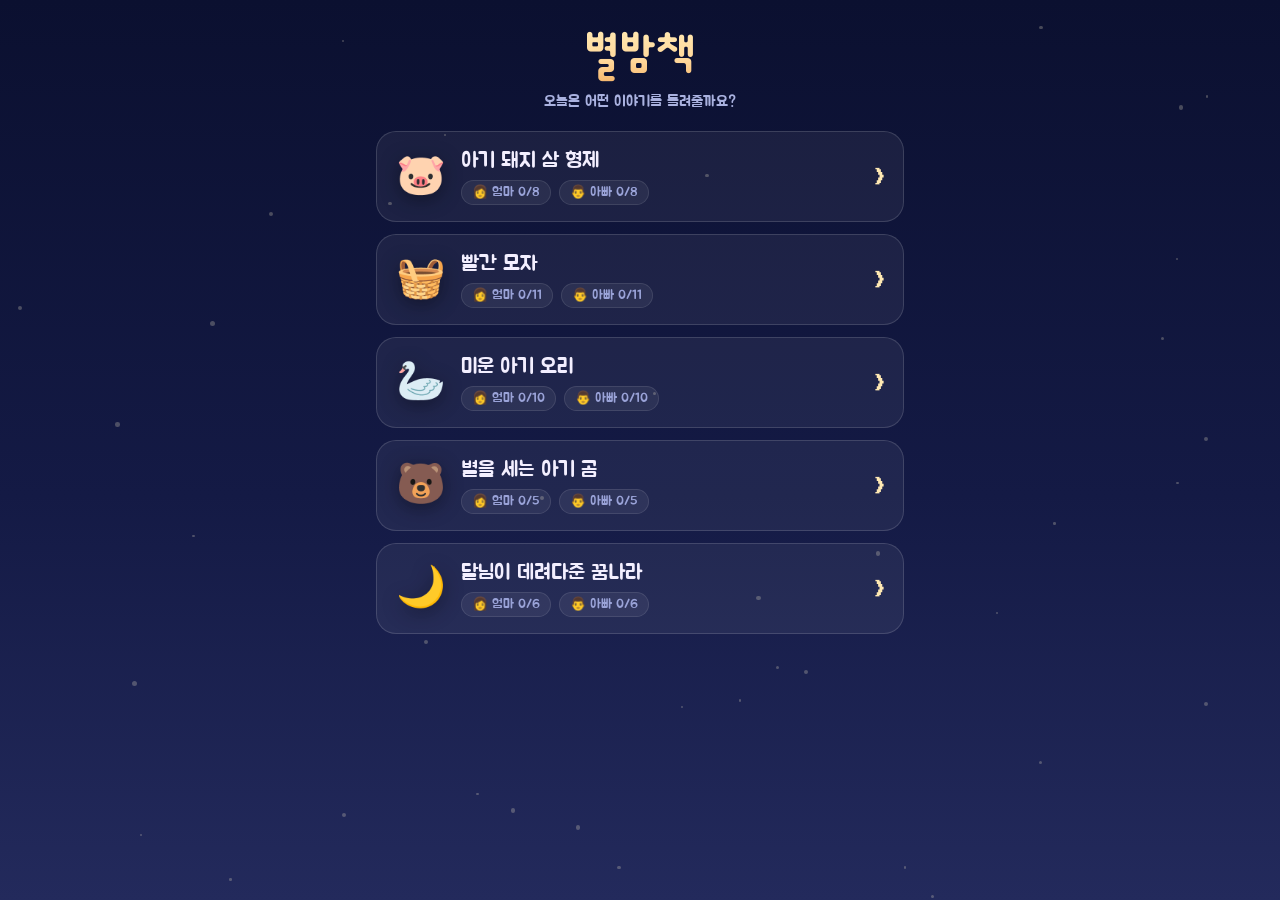
==== commit 82d16fc5: "시범: 엄마/아빠 표시를 알아보기 쉽게 (꽃·밤 → 👩/👨 + 글자) - 홈 진행 표시: '🌷 0/8' → '👩 엄마 0/8', '🌰' → '👨 아빠' - 목소리 탭 이모지도 👩/" ====
--- a/story-demo.html
+++ b/story-demo.html
@@ -118,8 +118,8 @@
         <span style="width:40px;flex:none"></span>
       </div>
       <div class="voices">
-        <button class="vtab on" data-voice="mom">🌷 엄마</button>
-        <button class="vtab" data-voice="dad">🌰 아빠</button>
+        <button class="vtab on" data-voice="mom">👩 엄마</button>
+        <button class="vtab" data-voice="dad">👨 아빠</button>
       </div>
       <div class="prog" id="prog"></div>
     </div>
@@ -249,11 +249,11 @@
         const cnt=(set)=>{ let c=0; set.forEach(x=>{ if(x>=0&&x<sN) c++; }); return c; };
         const mc=cnt(p.mom), dc=cnt(p.dad);
         const cls=(c)=> c===0?'' : (c>=sN?'full':'part');
-        const pill=(emoji,c)=>`<span class="spill ${cls(c)}">${emoji} ${c}/${sN}</span>`;
+        const pill=(icon,label,c)=>`<span class="spill ${cls(c)}">${icon} ${label} ${c}/${sN}</span>`;
         return `<li class="scard" data-idx="${i}">`+
           `<span class="scover">${s.cover}</span>`+
           `<span class="sinfo"><span class="sname">${s.title}</span>`+
-          `<span class="spills">${pill('🌷',mc)}${pill('🌰',dc)}</span></span>`+
+          `<span class="spills">${pill('👩','엄마',mc)}${pill('👨','아빠',dc)}</span></span>`+
           `<span class="schev">❯</span></li>`;
       }).join("");
       storyListEl.querySelectorAll(".scard").forEach(el=>el.onclick=()=>openStory(+el.dataset.idx));
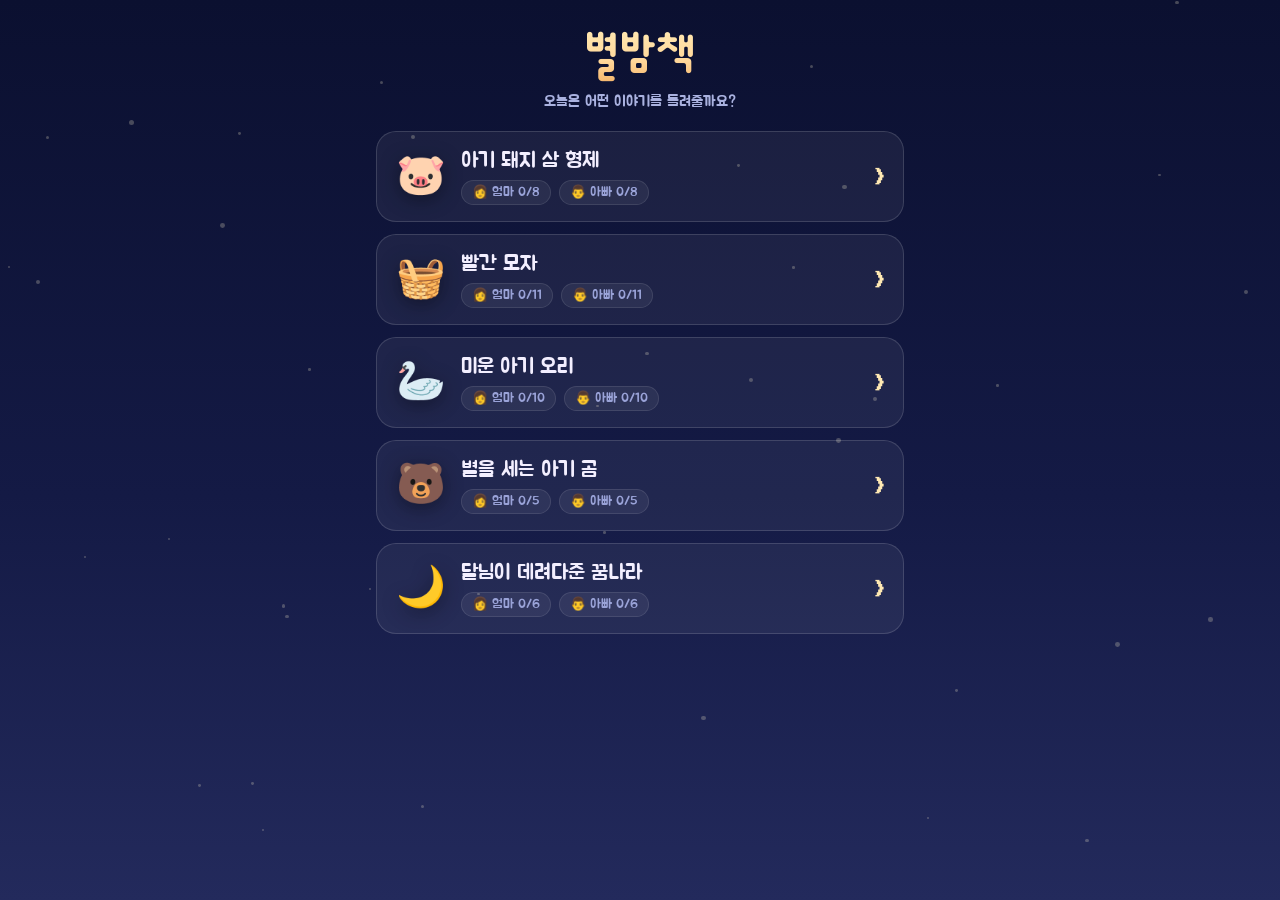
==== commit 218c4d90: "시범: 전면 개편 2단계 — 아기 들려주기(자동재생) 화면 + 홈 라우팅 - 홈 라우팅: 완성(전 장면)된 목소리 있으면 탭→들려주기, 아니면 녹음하기 - 완성된 줄 오른쪽에 🎙(" ====
--- a/story-demo.html
+++ b/story-demo.html
@@ -35,12 +35,17 @@
     .scover { font-size:40px; line-height:1; flex:none; width:52px; text-align:center; filter:drop-shadow(0 4px 10px rgba(0,0,0,.4)); }
     .sinfo { flex:1; display:flex; flex-direction:column; gap:6px; min-width:0; }
     .sname { font-family:"Jua",sans-serif; font-size:21px; color:#f3efff; }
-    .spills { display:flex; gap:8px; }
-    .spill { font-size:13px; padding:3px 10px; border-radius:999px; color:#9aa3d8;
+    .spills { display:flex; gap:8px; flex-wrap:wrap; }
+    .spill { font-size:13px; padding:3px 10px; border-radius:999px; color:#9aa3d8; white-space:nowrap;
       background:rgba(255,255,255,.06); border:1px solid rgba(255,255,255,.1); }
     .spill.part { color:#ffe4b0; border-color:rgba(255,233,179,.35); background:rgba(255,233,179,.1); }
     .spill.full { color:#bff0da; border-color:rgba(116,211,171,.5); background:rgba(116,211,171,.16); }
     .schev { font-size:22px; color:#ffe9b3; flex:none; }
+    .schev.play { color:#74d3ab; }
+    .sright { display:flex; align-items:center; gap:10px; flex:none; }
+    .reBtn { font-family:inherit; font-size:18px; width:42px; height:42px; border-radius:50%; cursor:pointer; flex:none;
+      border:1px solid rgba(255,233,179,.4); background:rgba(255,233,179,.12); color:#ffe9b3; }
+    .reBtn:active { transform:scale(.9); }
 
     /* ===== 녹음+확인 화면 ===== */
     .app { position:fixed; inset:0; z-index:1; display:flex; flex-direction:column; }
@@ -95,6 +100,25 @@
     .toast { position:fixed; left:50%; top:calc(20px + env(safe-area-inset-top)); transform:translateX(-50%) translateY(-10px);
       background:rgba(0,0,0,.85); color:#fff; padding:11px 18px; border-radius:999px; font-size:15px; opacity:0; transition:.2s; z-index:20; pointer-events:none; }
     .toast.show { opacity:1; transform:translateX(-50%) translateY(0); }
+
+    /* ===== 아기 들려주기(자동재생) 화면 ===== */
+    .play-view { position:fixed; inset:0; z-index:1; display:flex; flex-direction:column; }
+    .play-view .stage { cursor:pointer; }
+    .pause-ov { position:absolute; inset:0; z-index:9; display:flex; flex-direction:column; align-items:center; justify-content:center;
+      gap:14px; padding:24px; text-align:center; background:rgba(8,11,32,.8); backdrop-filter:blur(3px); }
+    .pause-ov.hidden { display:none; }
+    .po-moon { font-size:clamp(3rem,12vmin,6rem); animation:bob 2.4s ease-in-out infinite; }
+    @keyframes bob { 0%,100%{transform:translateY(0)} 50%{transform:translateY(-12px)} }
+    .po-t { font-family:"Jua",sans-serif; font-size:23px; color:#ffe9b3; }
+    .po-s { font-size:14px; color:#aab2e0; margin-top:-4px; }
+    .po-voices { display:flex; gap:10px; margin-top:4px; }
+    .po-v { font-family:inherit; font-size:16px; padding:8px 18px; border-radius:999px; cursor:pointer;
+      border:1px solid rgba(255,255,255,.22); background:rgba(255,255,255,.08); color:#cdd3f5; }
+    .po-v.on { background:#ffe9b3; border-color:#ffe9b3; color:#3a2f10; }
+    .po-btns { display:flex; gap:12px; margin-top:8px; flex-wrap:wrap; justify-content:center; }
+    .po-b { font-family:inherit; font-size:17px; padding:12px 20px; border-radius:16px; cursor:pointer;
+      border:1px solid rgba(255,255,255,.24); background:rgba(255,255,255,.1); color:#e7e2f5; }
+    .po-b:active { transform:scale(.96); }
   </style>
 </head>
 <body>
@@ -130,6 +154,15 @@
     </div>
 
     <div class="bottom" id="bottom"></div>
+  </div>
+
+  <!-- 아기 들려주기(자동재생) 화면 -->
+  <div class="play-view" id="playView" style="display:none">
+    <div class="stage" id="pStage">
+      <div class="art scene-in" id="pArt">🐻</div>
+      <div class="text scene-in" id="pText"></div>
+      <div class="pause-ov hidden" id="pauseOv"></div>
+    </div>
   </div>
 
   <div class="toast" id="toast"></div>
@@ -197,11 +230,14 @@
     let recorder=null, chunks=[], stream=null, recording=false;
     let recorded=new Set();
     let previewAudio=null, previewPlaying=false;
+    // 들려주기(자동재생) 상태
+    let pbVoice="mom", pbIndex=0, pbAudio=null, pbState="idle", pbBoth=false; // pbState: idle|playing|paused|ended
 
     const $=(id)=>document.getElementById(id);
     const homeEl=$("home"), recViewEl=$("recView"), storyListEl=$("storyList"), recTitleEl=$("recTitle");
     const artEl=$("art"), textEl=$("text"), progEl=$("prog"), bottomEl=$("bottom"),
           stageEl=$("stage"), toastEl=$("toast");
+    const playViewEl=$("playView"), pStageEl=$("pStage"), pArtEl=$("pArt"), pTextEl=$("pText"), pauseOvEl=$("pauseOv");
 
     (function(){ const sky=$("sky"); for(let i=0;i<40;i++){ const s=document.createElement("span"); s.className="star";
       s.style.left=(Math.random()*100).toFixed(1)+"%"; s.style.top=(Math.random()*100).toFixed(1)+"%";
@@ -250,29 +286,108 @@
         const mc=cnt(p.mom), dc=cnt(p.dad);
         const cls=(c)=> c===0?'' : (c>=sN?'full':'part');
         const pill=(icon,label,c)=>`<span class="spill ${cls(c)}">${icon} ${label} ${c}/${sN}</span>`;
-        return `<li class="scard" data-idx="${i}">`+
+        // 완성(전체 녹음)된 목소리 판별 → 있으면 '들려주기', 없으면 '녹음하기'
+        const momFull=mc>=sN, dadFull=dc>=sN;
+        const play = (momFull&&dadFull)?'both' : momFull?'mom' : dadFull?'dad' : 'none';
+        const right = play!=='none'
+          ? `<span class="sright"><button class="reBtn" data-idx="${i}" aria-label="녹음 고치기">🎙</button><span class="schev play">▶</span></span>`
+          : `<span class="schev">❯</span>`;
+        return `<li class="scard" data-idx="${i}" data-play="${play}">`+
           `<span class="scover">${s.cover}</span>`+
           `<span class="sinfo"><span class="sname">${s.title}</span>`+
           `<span class="spills">${pill('👩','엄마',mc)}${pill('👨','아빠',dc)}</span></span>`+
-          `<span class="schev">❯</span></li>`;
+          right+`</li>`;
       }).join("");
-      storyListEl.querySelectorAll(".scard").forEach(el=>el.onclick=()=>openStory(+el.dataset.idx));
+      // 줄 전체 = 완성됐으면 들려주기 / 아니면 녹음하기
+      storyListEl.querySelectorAll(".scard").forEach(el=>el.onclick=()=>{
+        const i=+el.dataset.idx, pl=el.dataset.play;
+        if(pl==='none') openStory(i); else openPlay(i,pl);
+      });
+      // 🎙 = 녹음 고치기(아기 화면과 완전 분리, 홈에서만 접근)
+      storyListEl.querySelectorAll(".reBtn").forEach(el=>el.onclick=(e)=>{ e.stopPropagation(); openStory(+el.dataset.idx); });
     }
 
     async function showHome(){
       if(recording){ toast("녹음을 먼저 멈춰 주세요"); return; }
-      stopAllAudio();
-      recViewEl.style.display="none"; homeEl.style.display="flex";
+      stopAllAudio(); stopPlayback();
+      recViewEl.style.display="none"; playViewEl.style.display="none"; homeEl.style.display="flex";
       await renderHome();
     }
 
     async function openStory(i){
-      stopAllAudio();
+      stopAllAudio(); stopPlayback();
       storyIdx=i; story=STORIES[i]; N=story.scenes.length; cur=0;
       recTitleEl.textContent=story.title;
-      homeEl.style.display="none"; recViewEl.style.display="flex";
+      homeEl.style.display="none"; playViewEl.style.display="none"; recViewEl.style.display="flex";
       recorded=await loadRecorded(voice); render(true);
     }
+
+    // ===== 아기 들려주기(자동재생) =====
+    // 홈에서 '완성된' 이야기를 눌러 진입. 장면 클립을 순서대로 자동 재생하며 그림도 함께 넘어감.
+    // 화면 탭 = 멈춤/이어보기. 녹음으로 가는 길은 여기 없음(아기 안전).
+    function openPlay(i, avail){
+      stopAllAudio(); stopPlayback();
+      storyIdx=i; story=STORIES[i]; N=story.scenes.length;
+      pbVoice = (avail==='dad') ? 'dad' : 'mom';   // 둘 다면 기본 엄마
+      pbBoth  = (avail==='both');
+      homeEl.style.display="none"; recViewEl.style.display="none"; playViewEl.style.display="flex";
+      hidePauseOv(); pbIndex=0; playCurrent();
+    }
+
+    function paintPlayScene(anim){ const sc=story.scenes[pbIndex];
+      pArtEl.textContent=sc.emoji;
+      pTextEl.innerHTML = sc.lines.map(l=>`<span class="ln">${renderName(l)}</span>`).join("");
+      if(anim){ [pArtEl,pTextEl].forEach(el=>{ el.classList.remove("scene-in"); void el.offsetWidth; el.classList.add("scene-in"); }); }
+    }
+
+    async function playCurrent(){
+      hidePauseOv(); paintPlayScene(true); pbState="playing";
+      let rec=null; try{ rec=await getClip(pbVoice,pbIndex); }catch(e){}
+      if(pbState!=="playing") return; // 로딩 중 멈췄으면 중단
+      if(!rec){ pbAdvance(); return; } // 혹시 빈 장면이면 건너뜀
+      stopPbAudio();
+      pbAudio=new Audio(URL.createObjectURL(rec.blob));
+      pbAudio.onended=()=>{ pbAdvance(); };
+      pbAudio.onerror=()=>{ pbAdvance(); };
+      pbAudio.play().catch(()=>{ /* 자동재생 차단 시 조용히 무시 */ });
+    }
+    function pbAdvance(){ if(pbState!=="playing") return;
+      if(pbIndex < N-1){ pbIndex++; playCurrent(); } else { pbEnd(); } }
+
+    function pbPause(){ if(pbAudio){ try{pbAudio.pause()}catch(e){} } pbState="paused"; showPauseOv("paused"); }
+    function pbResume(){ hidePauseOv(); pbState="playing"; if(pbAudio){ pbAudio.play().catch(()=>{}); } else playCurrent(); }
+    function pbRestart(){ hidePauseOv(); stopPbAudio(); pbAudio=null; pbIndex=0; pbState="playing"; playCurrent(); }
+    function pbEnd(){ stopPbAudio(); pbState="ended"; showPauseOv("ended"); }
+    function pbSwitchVoice(v){ if(v===pbVoice) return; pbVoice=v; stopPbAudio(); pbAudio=null; showPauseOv("paused"); }
+
+    function stopPbAudio(){ if(pbAudio){ try{pbAudio.pause()}catch(e){} pbAudio=null; } }
+    function stopPlayback(){ stopPbAudio(); pbState="idle"; hidePauseOv(); }
+
+    function hidePauseOv(){ pauseOvEl.classList.add("hidden"); pauseOvEl.innerHTML=""; }
+    function showPauseOv(kind){
+      let html="";
+      if(kind==="paused"){
+        html += `<div class="po-moon">🌙</div><div class="po-t">잠깐 멈췄어요</div>`+
+                `<div class="po-s">화면을 다시 누르면 이어서 들려줘요</div>`;
+        if(pbBoth) html += `<div class="po-voices">`+
+          `<button class="po-v ${pbVoice==='mom'?'on':''}" data-v="mom">👩 엄마</button>`+
+          `<button class="po-v ${pbVoice==='dad'?'on':''}" data-v="dad">👨 아빠</button></div>`;
+        html += `<div class="po-btns"><button class="po-b" data-a="home">🏠 목록으로</button>`+
+                `<button class="po-b" data-a="restart">🔁 처음부터</button></div>`;
+      } else { // ended
+        html += `<div class="po-moon">💤</div><div class="po-t">다 읽었어요</div>`+
+                `<div class="po-btns"><button class="po-b" data-a="home">🏠 목록으로</button>`+
+                `<button class="po-b" data-a="restart">🔁 다시 들려주기</button></div>`;
+      }
+      pauseOvEl.innerHTML=html; pauseOvEl.classList.remove("hidden");
+      pauseOvEl.querySelectorAll(".po-v").forEach(b=>b.onclick=(e)=>{ e.stopPropagation(); pbSwitchVoice(b.dataset.v); });
+      pauseOvEl.querySelectorAll(".po-b").forEach(b=>b.onclick=(e)=>{ e.stopPropagation();
+        if(b.dataset.a==="home") showHome(); else pbRestart(); });
+    }
+
+    // 화면(무대) 탭: 재생 중이면 멈춤. 멈춤 오버레이 배경 탭 = 이어보기.
+    pStageEl.onclick=()=>{ if(pbState==="playing") pbPause(); };
+    pauseOvEl.onclick=(e)=>{ e.stopPropagation(); if(pbState==="paused") pbResume(); };
 
     // ===== 녹음 화면 렌더 =====
     function paintScene(anim){ const sc=story.scenes[cur];
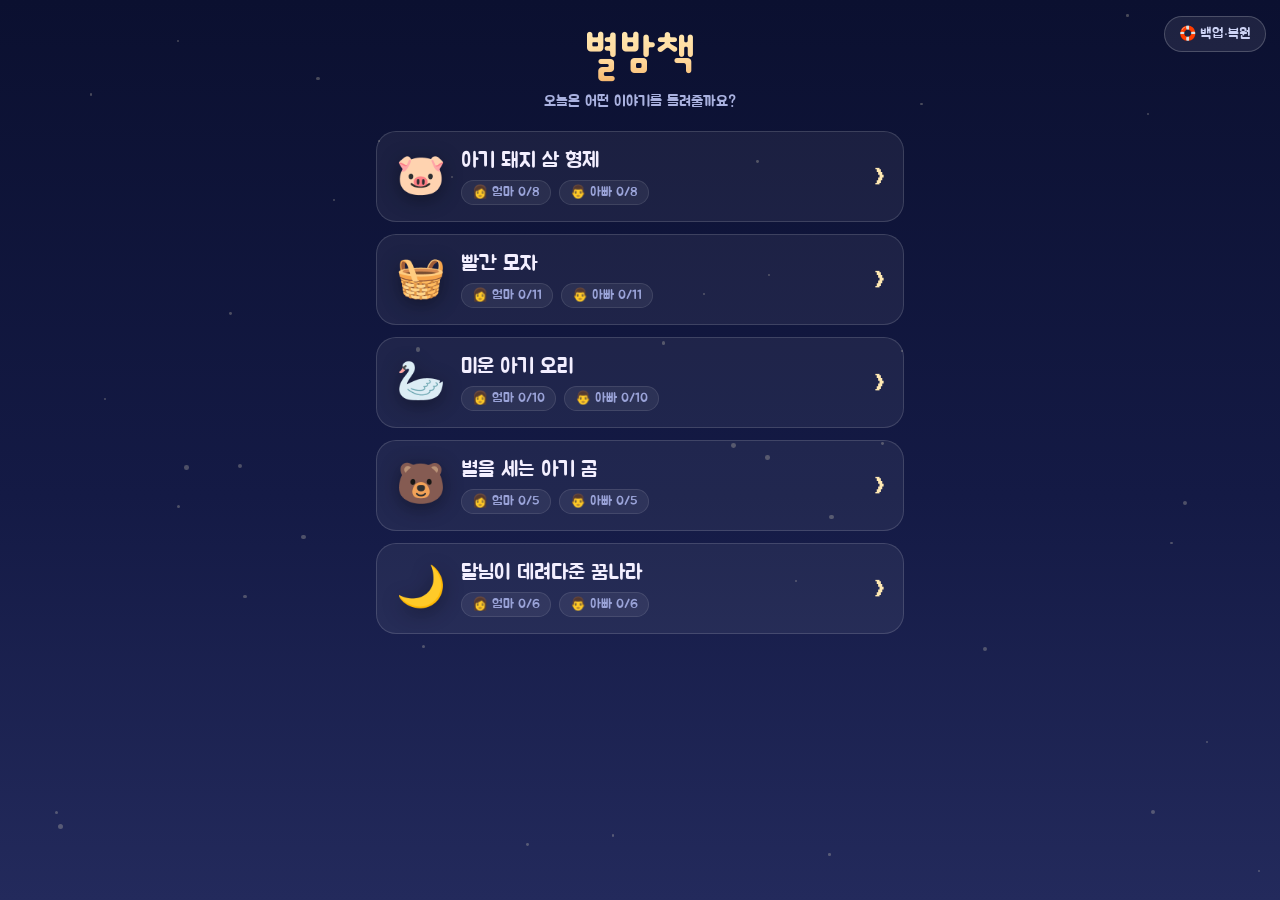
==== commit a7aab1ee: "시범: 전면 개편 3단계 — 백업/복원(장면 클립) + 부모끼리 목소리 합치기 - 홈 우상단 🛟 백업·복원 버튼 → 모달 - 백업: 모든 장면 클립 → base64 .txt 하나(" ====
--- a/story-demo.html
+++ b/story-demo.html
@@ -98,7 +98,7 @@
     .recing { color:#ff9aa6; } .recdot { display:inline-block; width:10px; height:10px; border-radius:50%; background:#ff6b7a; margin-right:5px; vertical-align:middle; animation:blink 1s infinite; }
     @keyframes blink { 0%,100%{opacity:1} 50%{opacity:.25} }
     .toast { position:fixed; left:50%; top:calc(20px + env(safe-area-inset-top)); transform:translateX(-50%) translateY(-10px);
-      background:rgba(0,0,0,.85); color:#fff; padding:11px 18px; border-radius:999px; font-size:15px; opacity:0; transition:.2s; z-index:20; pointer-events:none; }
+      background:rgba(0,0,0,.85); color:#fff; padding:11px 18px; border-radius:999px; font-size:15px; opacity:0; transition:.2s; z-index:40; pointer-events:none; }
     .toast.show { opacity:1; transform:translateX(-50%) translateY(0); }
 
     /* ===== 아기 들려주기(자동재생) 화면 ===== */
@@ -119,6 +119,29 @@
     .po-b { font-family:inherit; font-size:17px; padding:12px 20px; border-radius:16px; cursor:pointer;
       border:1px solid rgba(255,255,255,.24); background:rgba(255,255,255,.1); color:#e7e2f5; }
     .po-b:active { transform:scale(.96); }
+
+    /* ===== 홈 도구 버튼 · 모달(백업/복원) ===== */
+    .home-tools { position:absolute; top:calc(16px + env(safe-area-inset-top)); right:14px; z-index:2; }
+    .tool-btn { font-family:inherit; font-size:14px; padding:8px 14px; border-radius:999px; cursor:pointer;
+      border:1px solid rgba(255,255,255,.2); background:rgba(255,255,255,.08); color:#cdd3f5; }
+    .tool-btn:active { transform:scale(.94); }
+    .modal { position:fixed; inset:0; z-index:30; display:flex; align-items:center; justify-content:center; padding:18px;
+      background:rgba(4,6,20,.62); backdrop-filter:blur(2px); }
+    .modal[hidden] { display:none; }
+    .modal-card { width:100%; max-width:440px; max-height:86vh; overflow-y:auto; -webkit-overflow-scrolling:touch;
+      border-radius:22px; padding:22px 20px calc(20px + env(safe-area-inset-bottom));
+      background:linear-gradient(180deg,#161c47,#101538); border:1px solid rgba(255,255,255,.12); }
+    .modal-card h2 { font-family:"Jua",sans-serif; font-size:23px; color:#ffe9b3; margin-bottom:10px; }
+    .modal-card p { font-size:15px; line-height:1.6; color:#cdd3f5; margin-bottom:12px; }
+    .modal-card p b { color:#ffe9b3; }
+    .modal-h3 { font-family:"Jua",sans-serif; font-size:18px; color:#f3efff; margin:2px 0 8px; }
+    .modal-btn { font-family:inherit; font-size:17px; border:none; border-radius:16px; padding:14px 18px; cursor:pointer; width:100%; margin-top:6px; }
+    .modal-btn:active { transform:scale(.98); }
+    .modal-btn.gold { background:#ffe9b3; color:#3a2f10; }
+    .modal-btn.ghost { background:rgba(255,255,255,.08); color:#e7e2f5; border:1px solid rgba(255,255,255,.2); }
+    .modal-hr { border:none; border-top:1px solid rgba(255,255,255,.12); margin:16px 0; }
+    .modal-hint { font-size:13px; color:#9aa3d8; margin-top:8px; line-height:1.55; }
+    .modal-hint b { color:#cdd3f5; }
   </style>
 </head>
 <body>
@@ -126,6 +149,7 @@
 
   <!-- 홈: 이야기 고르기 -->
   <section class="home" id="home">
+    <div class="home-tools"><button class="tool-btn" id="btnBackup">🛟 백업·복원</button></div>
     <div class="home-head">
       <div class="home-title">별밤책</div>
       <div class="home-sub">오늘은 어떤 이야기를 들려줄까요?</div>
@@ -164,6 +188,12 @@
       <div class="pause-ov hidden" id="pauseOv"></div>
     </div>
   </div>
+
+  <!-- 백업/복원 모달 -->
+  <div class="modal" id="modal" hidden>
+    <div class="modal-card" id="modalCard"></div>
+  </div>
+  <input type="file" id="restoreInput" accept=".txt,text/plain,application/json" hidden />
 
   <div class="toast" id="toast"></div>
 
@@ -238,6 +268,7 @@
     const artEl=$("art"), textEl=$("text"), progEl=$("prog"), bottomEl=$("bottom"),
           stageEl=$("stage"), toastEl=$("toast");
     const playViewEl=$("playView"), pStageEl=$("pStage"), pArtEl=$("pArt"), pTextEl=$("pText"), pauseOvEl=$("pauseOv");
+    const modalEl=$("modal"), modalCardEl=$("modalCard"), restoreInput=$("restoreInput");
 
     (function(){ const sky=$("sky"); for(let i=0;i<40;i++){ const s=document.createElement("span"); s.className="star";
       s.style.left=(Math.random()*100).toFixed(1)+"%"; s.style.top=(Math.random()*100).toFixed(1)+"%";
@@ -269,6 +300,13 @@
           if(ver!==STORE_VER) return; if(v!=="mom"&&v!=="dad") return; if(!(idx>=0)) return;
           (map[sid]=map[sid]||{mom:new Set(),dad:new Set()})[v].add(idx); });
         res(map); }; t.onerror=()=>rej(t.error); }); }
+    // 백업/복원용: 모든 레코드 통째로 읽기 / 키 그대로 쓰기(합치기)
+    async function dbAllRecords(){ const d=await db(); return new Promise((res,rej)=>{ const t=d.transaction("clips").objectStore("clips").getAll();
+      t.onsuccess=()=>res(t.result||[]); t.onerror=()=>rej(t.error); }); }
+    async function putRaw(rec){ const d=await db(); return new Promise((res,rej)=>{ const t=d.transaction("clips","readwrite").objectStore("clips").put(rec); t.onsuccess=()=>res(); t.onerror=()=>rej(t.error); }); }
+    function blobToDataURL(blob){ return new Promise((res,rej)=>{ const r=new FileReader(); r.onload=()=>res(r.result); r.onerror=()=>rej(r.error); r.readAsDataURL(blob); }); }
+    function downloadBlob(blob,name){ const a=document.createElement("a"); a.href=URL.createObjectURL(blob); a.download=name;
+      document.body.appendChild(a); a.click(); setTimeout(()=>{ URL.revokeObjectURL(a.href); a.remove(); },1000); }
 
     function pickMime(){ const c=["audio/webm;codecs=opus","audio/webm","audio/mp4","audio/aac","audio/ogg;codecs=opus"];
       if(window.MediaRecorder&&MediaRecorder.isTypeSupported){ for(const t of c) if(MediaRecorder.isTypeSupported(t)) return t; } return ""; }
@@ -389,6 +427,81 @@
     pStageEl.onclick=()=>{ if(pbState==="playing") pbPause(); };
     pauseOvEl.onclick=(e)=>{ e.stopPropagation(); if(pbState==="paused") pbResume(); };
 
+    // ===== 백업 / 복원 =====
+    // 원리: 모든 장면 클립 → base64로 .txt 하나. 복원 = '합치기'(같은 키는 덮어쓰고, 없던 키는 추가).
+    //   → 엄마·아빠가 서로 백업 파일을 주고받아 복원하면 두 목소리가 한 폰에 합쳐짐(각자 녹음 안 해도 됨).
+    let backupReady=null, backupBuilding=false;
+    function updateBackupHint(){ const h=$("backupHint"); if(!h) return;
+      if(backupBuilding||!backupReady){ h.textContent="백업 파일을 준비하고 있어요…"; return; }
+      if(backupReady.empty){ h.textContent="아직 백업할 녹음이 없어요."; return; }
+      h.innerHTML="준비 완료 — <b>"+backupReady.count+"개</b> 녹음을 보낼 수 있어요."; }
+    async function buildBackup(){
+      backupReady=null; backupBuilding=true; updateBackupHint();
+      try{
+        const all=await dbAllRecords();
+        if(!all.length){ backupReady={empty:true,count:0}; return; }
+        const clips=[];
+        for(const r of all){ if(!r||!r.key||!r.blob) continue;
+          clips.push({ key:r.key, mime:r.mime||r.blob.type||"audio/webm", data:await blobToDataURL(r.blob) }); }
+        const payload={ app:"별밤책", kind:"scene-clips", version:2, exportedAt:Date.now(), clips };
+        const blob=new Blob([JSON.stringify(payload)],{type:"text/plain"});
+        const file=new File([blob],"별밤책-백업.txt",{type:"text/plain"});
+        backupReady={ file, blob, count:clips.length };
+      }catch(e){ backupReady=null; } finally { backupBuilding=false; updateBackupHint(); }
+    }
+    async function sendBackup(){
+      if(backupBuilding||!backupReady){ toast("백업을 준비하고 있어요. 잠깐 뒤 다시 눌러주세요"); return; }
+      if(backupReady.empty){ toast("백업할 녹음이 없어요"); return; }
+      const { file, blob, count }=backupReady;
+      try{
+        if(navigator.canShare && navigator.canShare({files:[file]})){
+          await navigator.share({ files:[file], title:"별밤책 백업", text:"별밤책 녹음 백업 파일이에요. 카톡 '나에게'에 보관하면 폰을 바꿔도 안전해요." });
+          toast(count+"개 백업을 보냈어요 🛟  (카톡 '나에게' 추천)"); return;
+        }
+      }catch(e){ if(e&&e.name==="AbortError") return; }
+      downloadBlob(blob,"별밤책-백업.txt");
+      toast("공유창이 안 떠서 파일로 저장했어요. 안 되면 사파리·크롬으로 열어 다시 해주세요");
+    }
+    async function restoreFromFile(file){
+      if(!file) return;
+      try{
+        const payload=JSON.parse(await file.text());
+        const list = payload && Array.isArray(payload.clips) ? payload.clips : null;
+        if(!list){ toast("별밤책 백업 파일이 아니에요"); return; }
+        let n=0;
+        for(const it of list){ if(!it||!it.key||!it.data) continue;
+          const blob=await (await fetch(it.data)).blob();
+          await putRaw({ key:it.key, blob, mime:it.mime||blob.type }); n++; }
+        toast(n+"개 녹음을 되살렸어요 🛟");
+        if(homeEl.style.display!=="none") await renderHome();
+        else if(recViewEl.style.display!=="none"){ recorded=await loadRecorded(voice); render(false); }
+      }catch(e){ toast("복원에 실패했어요 (파일을 확인해 주세요)"); }
+    }
+
+    function openModal(html){ modalCardEl.innerHTML=html; modalEl.hidden=false; }
+    function closeModal(){ modalEl.hidden=true; modalCardEl.innerHTML=""; }
+    function openBackup(){
+      openModal(
+        `<h2>녹음 백업 · 복원 🛟</h2>`+
+        `<p>녹음은 이 기기 안에만 있어요. <b>카카오톡 '나에게 보내기'</b>로 백업해 두면, 폰을 바꾸거나 실수로 지워져도 다시 <b>복원</b>할 수 있어요.</p>`+
+        `<p>💡 <b>엄마·아빠 팁:</b> 서로 백업 파일을 주고받아 복원하면 <b>두 목소리가 한 폰에 합쳐져요.</b></p>`+
+        `<button class="modal-btn gold" id="doBackup">💬 백업 파일 보내기</button>`+
+        `<p class="modal-hint" id="backupHint">백업 파일을 준비하고 있어요…</p>`+
+        `<hr class="modal-hr">`+
+        `<div class="modal-h3">📥 복원하기 (백업에서 되살리기)</div>`+
+        `<p class="modal-hint">카톡 <b>나에게</b>에서 <b>별밤책-백업.txt</b>를 눌러 → <b>공유 → "파일에 저장"</b> 한 뒤, 아래 버튼으로 그 파일을 고르세요.</p>`+
+        `<button class="modal-btn ghost" id="doRestore">📥 백업 파일에서 복원</button>`+
+        `<p class="modal-hint">※ <b>카톡·인스타 안</b>에서 열면 백업이 안 될 수 있어요. <b>사파리·크롬</b>으로 열어주세요.</p>`+
+        `<button class="modal-btn ghost" id="doClose" style="margin-top:14px">닫기</button>`
+      );
+      $("doBackup").onclick=sendBackup;
+      $("doRestore").onclick=()=>restoreInput.click();
+      $("doClose").onclick=closeModal;
+      buildBackup(); // 열자마자 파일 준비 → '보내기' 누르는 즉시 공유창(아이폰 gesture 대응)
+    }
+    modalEl.onclick=(e)=>{ if(e.target===modalEl) closeModal(); };
+    restoreInput.onchange=(e)=>{ restoreFromFile(e.target.files[0]); e.target.value=""; };
+
     // ===== 녹음 화면 렌더 =====
     function paintScene(anim){ const sc=story.scenes[cur];
       artEl.textContent=sc.emoji;
@@ -474,6 +587,7 @@
       if(e.key==="ArrowLeft") go(cur-1); else if(e.key==="ArrowRight") go(cur+1); });
     document.querySelectorAll(".vtab").forEach(t=>t.onclick=()=>setVoice(t.dataset.voice));
     $("btnHome").onclick=showHome;
+    $("btnBackup").onclick=openBackup;
 
     // 시작: 홈부터
     showHome();
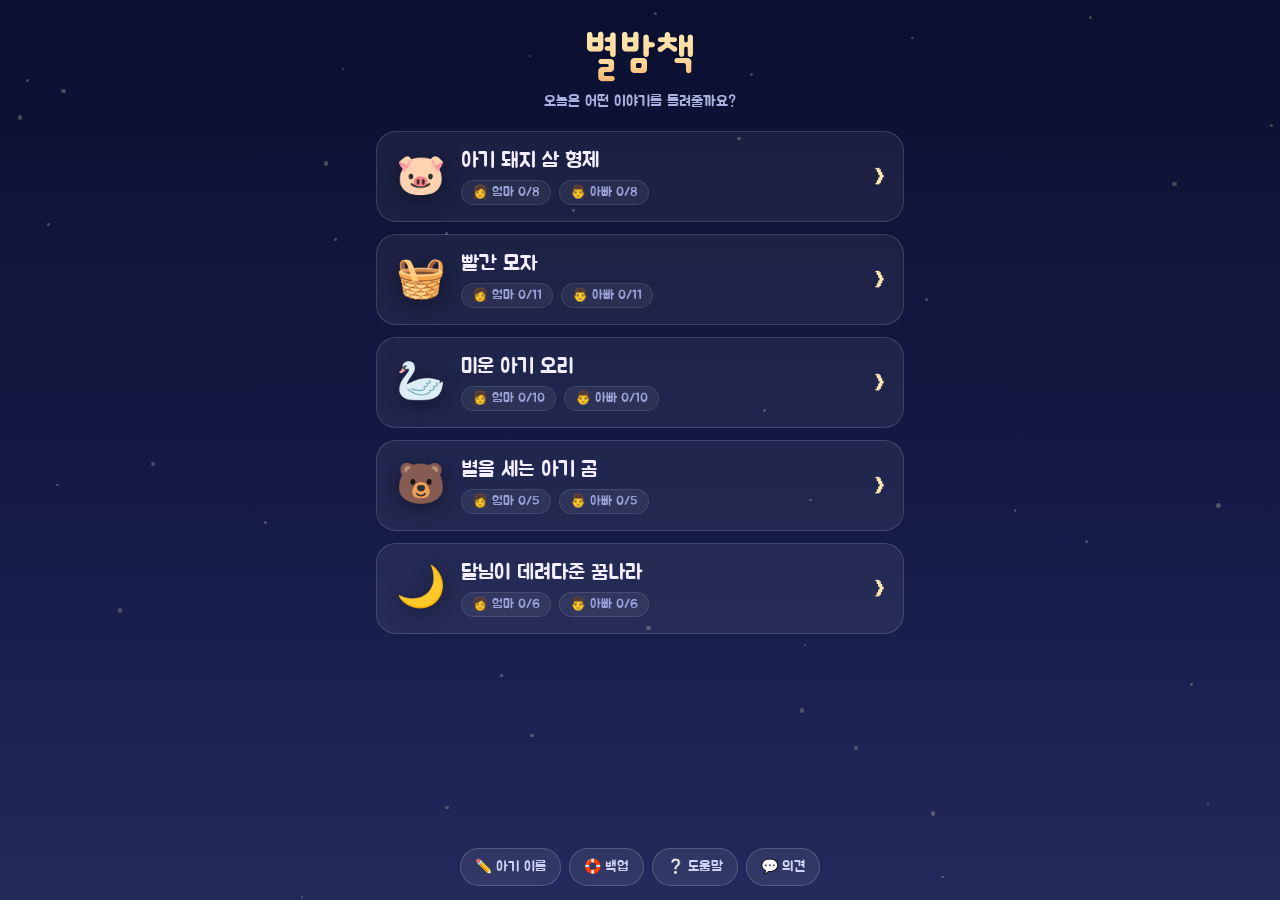
==== commit 7b8848da: "시범: 전면 개편 4단계 — 아기 이름·도움말·의견 얹기 - 홈 하단 버튼 줄: ✏️ 아기 이름 · 🛟 백업 · ❔ 도움말 · 💬 의견 - 아기 이름 모달(저장/지우기) → 대본 " ====
--- a/story-demo.html
+++ b/story-demo.html
@@ -120,11 +120,18 @@
       border:1px solid rgba(255,255,255,.24); background:rgba(255,255,255,.1); color:#e7e2f5; }
     .po-b:active { transform:scale(.96); }
 
-    /* ===== 홈 도구 버튼 · 모달(백업/복원) ===== */
-    .home-tools { position:absolute; top:calc(16px + env(safe-area-inset-top)); right:14px; z-index:2; }
-    .tool-btn { font-family:inherit; font-size:14px; padding:8px 14px; border-radius:999px; cursor:pointer;
-      border:1px solid rgba(255,255,255,.2); background:rgba(255,255,255,.08); color:#cdd3f5; }
-    .tool-btn:active { transform:scale(.94); }
+    /* ===== 홈 하단 버튼 줄 · 모달(이름·도움말·의견·백업) ===== */
+    .home-foot { display:flex; flex-wrap:wrap; gap:8px; justify-content:center;
+      padding:6px 16px calc(14px + env(safe-area-inset-bottom)); }
+    .foot-btn { font-family:inherit; font-size:14px; padding:9px 14px; border-radius:999px; cursor:pointer;
+      border:1px solid rgba(255,255,255,.18); background:rgba(255,255,255,.07); color:#cdd3f5; }
+    .foot-btn:active { transform:scale(.95); }
+    .foot-btn.set { border-color:rgba(255,233,179,.5); background:rgba(255,233,179,.12); color:#ffe9b3; }
+    .field-label { display:block; font-size:14px; color:#aab2e0; margin:10px 0 6px; }
+    .text-input, .text-area { width:100%; font-family:inherit; font-size:16px; color:#e7e2f5; border-radius:12px;
+      border:1px solid rgba(255,255,255,.2); background:rgba(255,255,255,.06); padding:12px 14px; }
+    .text-area { min-height:110px; resize:vertical; }
+    .text-input:focus, .text-area:focus { outline:none; border-color:#ffe9b3; }
     .modal { position:fixed; inset:0; z-index:30; display:flex; align-items:center; justify-content:center; padding:18px;
       background:rgba(4,6,20,.62); backdrop-filter:blur(2px); }
     .modal[hidden] { display:none; }
@@ -149,12 +156,17 @@
 
   <!-- 홈: 이야기 고르기 -->
   <section class="home" id="home">
-    <div class="home-tools"><button class="tool-btn" id="btnBackup">🛟 백업·복원</button></div>
     <div class="home-head">
       <div class="home-title">별밤책</div>
       <div class="home-sub">오늘은 어떤 이야기를 들려줄까요?</div>
     </div>
     <ul class="story-list" id="storyList"></ul>
+    <div class="home-foot">
+      <button class="foot-btn" id="btnName">✏️ 아기 이름</button>
+      <button class="foot-btn" id="btnBackup">🛟 백업</button>
+      <button class="foot-btn" id="btnHelp">❔ 도움말</button>
+      <button class="foot-btn" id="btnFeedback">💬 의견</button>
+    </div>
   </section>
 
   <!-- 녹음+확인 화면 -->
@@ -280,7 +292,13 @@
 
     function babyName(){ try{ return (localStorage.getItem("babyName")||"").trim(); }catch(e){ return ""; } }
     function josa(n){ if(!n) return "야"; const c=n.charCodeAt(n.length-1); if(c>=0xAC00&&c<=0xD7A3) return ((c-0xAC00)%28===0)?"야":"아"; return "야"; }
-    function renderName(t){ const n=babyName(), shown=n||"아기 이름"; return t.replace(/\{이름아\}/g,'<span class="nm">('+shown+')'+josa(n)+'</span>'); }
+    function renderName(t){ const n=babyName(), shown=n||"아기 이름"; return t.replace(/\{이름아\}/g,'<span class="nm">('+escapeHtml(shown)+')'+josa(n)+'</span>'); }
+    function escapeHtml(s){ return String(s).replace(/[&<>"']/g,c=>({"&":"&amp;","<":"&lt;",">":"&gt;",'"':"&quot;","'":"&#39;"}[c])); }
+    function updateNameLabel(){ const el=$("btnName"); if(!el) return; const n=babyName();
+      if(n){ el.textContent="✏️ "+n; el.classList.add("set"); } else { el.textContent="✏️ 아기 이름"; el.classList.remove("set"); } }
+    function refreshName(){ // 이름 바뀌면 보이는 화면의 {이름아} 갱신
+      if(recViewEl.style.display!=="none") paintScene(false);
+      if(playViewEl.style.display!=="none") paintPlayScene(false); }
 
     // ===== 저장(IndexedDB) =====
     let dbp=null;
@@ -499,6 +517,72 @@
       $("doClose").onclick=closeModal;
       buildBackup(); // 열자마자 파일 준비 → '보내기' 누르는 즉시 공유창(아이폰 gesture 대응)
     }
+
+    // ===== 아기 이름 =====
+    function openName(){
+      const n=babyName();
+      openModal(
+        `<h2>아기 이름 정하기 👶</h2>`+
+        `<p>이름을 넣으면 대본 속 <b>(아기 이름)</b> 자리가 우리 아기 이름으로 바뀌어요.</p>`+
+        `<label class="field-label" for="nameInput">아기 이름</label>`+
+        `<input class="text-input" id="nameInput" type="text" maxlength="12" placeholder="예: 지우" value="${escapeHtml(n)}">`+
+        `<button class="modal-btn gold" id="nameSave" style="margin-top:10px">저장</button>`+
+        (n?`<button class="modal-btn ghost" id="nameClear" style="margin-top:8px">이름 지우기</button>`:``)+
+        `<p class="modal-hint">※ 이름을 바꾼 뒤엔, 이미 한 녹음은 예전 이름으로 들려요. 새 이름으로 다시 녹음하는 걸 권해요.</p>`+
+        `<button class="modal-btn ghost" id="nameClose" style="margin-top:8px">닫기</button>`
+      );
+      const inp=$("nameInput"); try{ inp.focus(); }catch(e){}
+      $("nameSave").onclick=()=>{ const v=inp.value.trim();
+        try{ if(v) localStorage.setItem("babyName",v); else localStorage.removeItem("babyName"); }catch(e){}
+        updateNameLabel(); refreshName(); toast(v?`"${v}" 이름을 넣었어요 💛`:"이름을 비웠어요"); closeModal(); };
+      if(n) $("nameClear").onclick=()=>{ try{ localStorage.removeItem("babyName"); }catch(e){}
+        updateNameLabel(); refreshName(); toast("이름을 지웠어요"); closeModal(); };
+      $("nameClose").onclick=closeModal;
+    }
+
+    // ===== 도움말 =====
+    function openHelp(){
+      openModal(
+        `<h2>어떻게 쓰나요? 🌙</h2>`+
+        `<p>엄마·아빠 목소리로 우리 아기에게 그림책을 읽어주는 앱이에요. 녹음은 <b>이 폰 안에만</b> 저장돼요.</p>`+
+        `<div class="modal-h3">1. 녹음하기</div>`+
+        `<p class="modal-hint">홈에서 아직 녹음 안 한 이야기를 누르면 녹음 화면이 나와요. 장면마다 🔴 눌러 읽고, 다 읽으면 멈춤. 🔊로 확인해요.</p>`+
+        `<div class="modal-h3">2. 들려주기</div>`+
+        `<p class="modal-hint">다 녹음한 이야기를 누르면 아기에게 자동으로 넘어가며 들려줘요. 화면을 누르면 잠깐 멈춰요. (다시 녹음은 목록의 🎙 버튼)</p>`+
+        `<div class="modal-h3">3. 이름 넣기</div>`+
+        `<p class="modal-hint">✏️ 아기 이름을 넣으면 대본 속 (아기 이름) 자리에 쏙 들어가요.</p>`+
+        `<div class="modal-h3">4. 백업은 꼭!</div>`+
+        `<p class="modal-hint">녹음은 이 폰에만 있어요. <b>🛟 백업</b>으로 파일을 만들어 카톡 '나에게'에 보관하면 안전하고, 엄마·아빠 목소리를 <b>합칠</b> 수도 있어요.</p>`+
+        `<button class="modal-btn ghost" id="helpClose" style="margin-top:14px">닫기</button>`
+      );
+      $("helpClose").onclick=closeModal;
+    }
+
+    // ===== 의견 보내기 (기존 앱과 동일 — Netlify Forms) =====
+    function openFeedback(){
+      openModal(
+        `<h2>의견 보내기 💛</h2>`+
+        `<p>불편한 점, 바라는 점, 응원 모두 좋아요. 만든 사람에게 전해져요.</p>`+
+        `<label class="field-label" for="fbMsg">내용</label>`+
+        `<textarea class="text-area" id="fbMsg" placeholder="자유롭게 적어주세요"></textarea>`+
+        `<label class="field-label" for="fbEmail">답장 받을 이메일 (선택)</label>`+
+        `<input class="text-input" id="fbEmail" type="email" placeholder="선택 사항이에요">`+
+        `<button class="modal-btn gold" id="fbSend" style="margin-top:10px">보내기</button>`+
+        `<button class="modal-btn ghost" id="fbClose" style="margin-top:8px">닫기</button>`
+      );
+      $("fbClose").onclick=closeModal;
+      $("fbSend").onclick=async ()=>{
+        const msg=$("fbMsg").value.trim(), email=$("fbEmail").value.trim();
+        if(!msg){ toast("내용을 적어주세요"); return; }
+        const btn=$("fbSend"); btn.disabled=true; btn.textContent="보내는 중…";
+        try{
+          await fetch("/",{ method:"POST", headers:{"Content-Type":"application/x-www-form-urlencoded"},
+            body:new URLSearchParams({"form-name":"feedback",message:msg,email:email,"bot-field":""}).toString() });
+          toast("보내주셔서 고마워요 💛"); closeModal();
+        }catch(e){ toast("전송에 실패했어요. 잠시 후 다시 시도해 주세요"); btn.disabled=false; btn.textContent="보내기"; }
+      };
+    }
+
     modalEl.onclick=(e)=>{ if(e.target===modalEl) closeModal(); };
     restoreInput.onchange=(e)=>{ restoreFromFile(e.target.files[0]); e.target.value=""; };
 
@@ -588,8 +672,12 @@
     document.querySelectorAll(".vtab").forEach(t=>t.onclick=()=>setVoice(t.dataset.voice));
     $("btnHome").onclick=showHome;
     $("btnBackup").onclick=openBackup;
+    $("btnName").onclick=openName;
+    $("btnHelp").onclick=openHelp;
+    $("btnFeedback").onclick=openFeedback;
 
     // 시작: 홈부터
+    updateNameLabel();
     showHome();
   })();
   </script>
